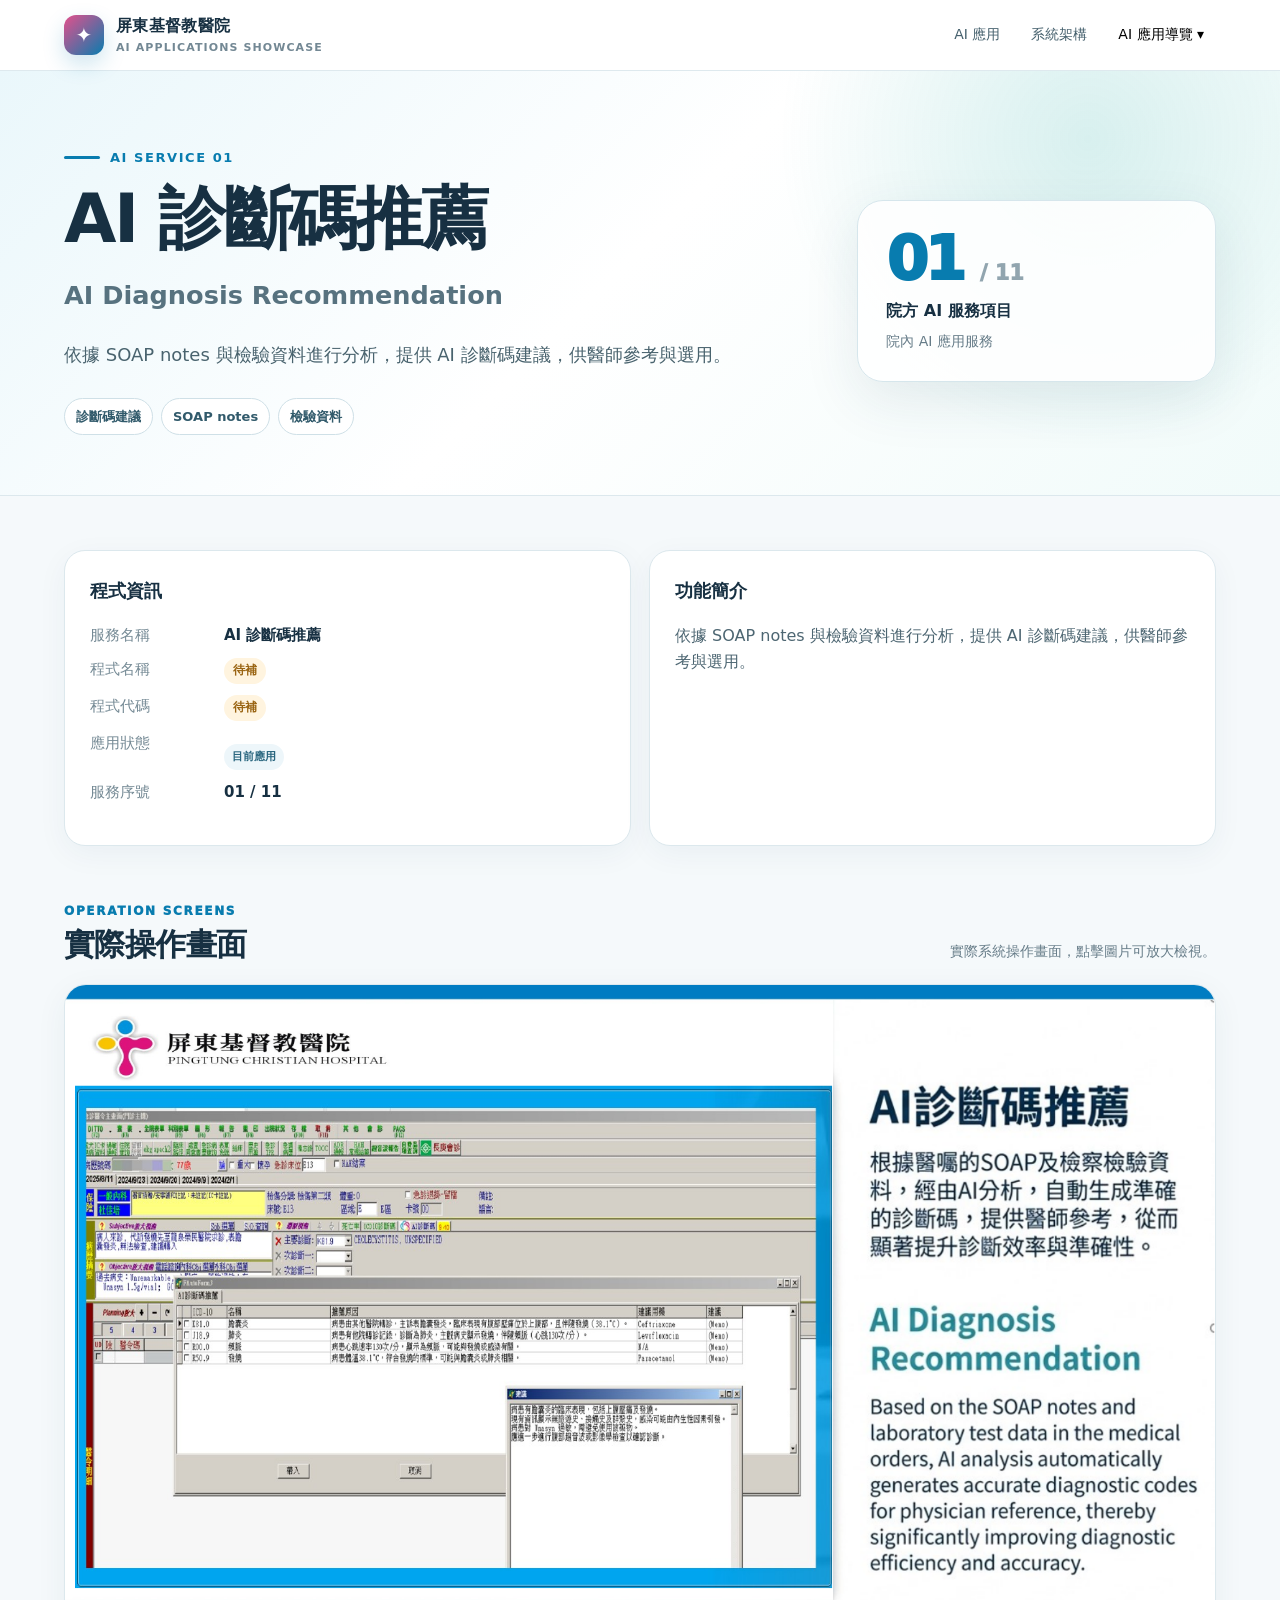
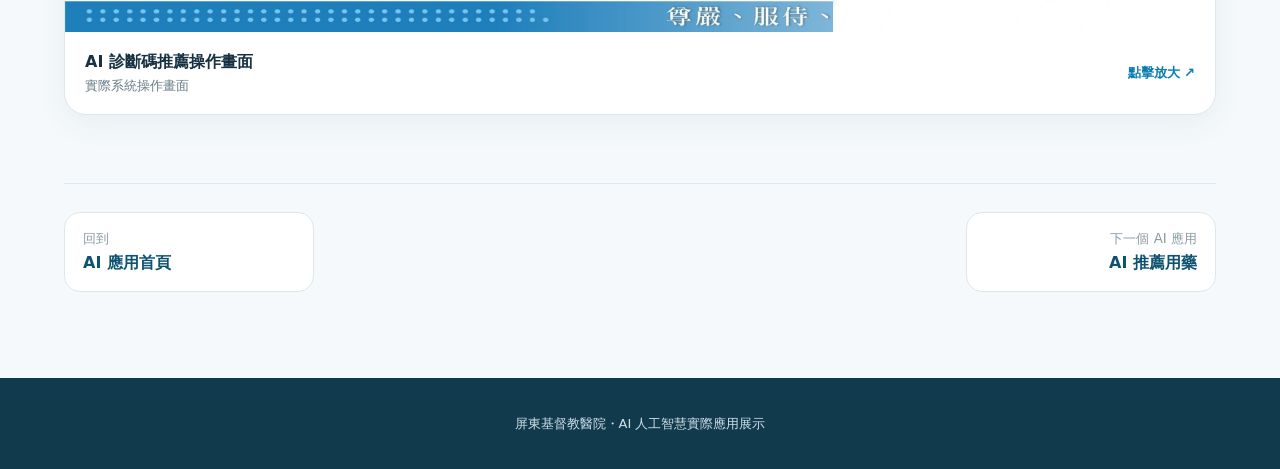
==== service-01.html @ 194a7a87 "Add files via upload" ====
<!doctype html><html lang="zh-Hant"><head><meta charset="utf-8"><meta name="viewport" content="width=device-width,initial-scale=1"><title>AI 診斷碼推薦｜屏東基督教醫院 AI 應用</title><link rel="stylesheet" href="assets/styles.css"></head><body><header class="topbar"><nav class="nav"><a class="brand" href="index.html"><span class="brandmark">✦</span><span>屏東基督教醫院<small>AI APPLICATIONS SHOWCASE</small></span></a><div class="navlinks"><a href="index.html#services">AI 應用</a><a href="index.html#architecture">系統架構</a><button id="openDrawer">AI 應用導覽 ▾</button></div></nav></header>
<section class="hero"><div class="hero-inner"><div><div class="kicker">AI Service 01</div><h1>AI 診斷碼推薦</h1><div class="en">AI Diagnosis Recommendation</div><p class="lead">依據 SOAP notes 與檢驗資料進行分析，提供 AI 診斷碼建議，供醫師參考與選用。</p><div class="badges"><span class="badge">診斷碼建議</span><span class="badge">SOAP notes</span><span class="badge">檢驗資料</span></div></div><aside class="hero-card"><div class="num">01 <span>/ 11</span></div><strong>院方 AI 服務項目</strong><p>院內 AI 應用服務</p></aside></div></section>
<main><section class="info-grid"><article class="panel"><h2>程式資訊</h2><dl class="meta"><dt>服務名稱</dt><dd>AI 診斷碼推薦</dd><dt>程式名稱</dt><dd><span class="pending">待補</span></dd><dt>程式代碼</dt><dd><span class="pending">待補</span></dd><dt>應用狀態</dt><dd><span class="status ">目前應用</span></dd><dt>服務序號</dt><dd>01 / 11</dd></dl></article><article class="panel"><h2>功能簡介</h2><p class="summary">依據 SOAP notes 與檢驗資料進行分析，提供 AI 診斷碼建議，供醫師參考與選用。</p></article></section>
<section id="screens" class="section"><div class="section-head"><div><div class="eyebrow">Operation Screens</div><h2 class="section-title">實際操作畫面</h2></div><p class="section-desc">實際系統操作畫面，點擊圖片可放大檢視。</p></div><div class="gallery"><figure class="figure"><button class="zoomable"><img src="assets/img/slide-3.png" alt="AI 診斷碼推薦操作畫面"></button><figcaption><div><div class="caption-title">AI 診斷碼推薦操作畫面</div><div class="caption-sub">實際系統操作畫面</div></div><div class="zoom">點擊放大 ↗</div></figcaption></figure></div></section>

<nav class="pager"><a href="index.html"><small>回到</small><strong>AI 應用首頁</strong></a><a href="service-02.html" style="text-align:right"><small>下一個 AI 應用</small><strong>AI 推薦用藥</strong></a></nav></main><footer class="footer">屏東基督教醫院・AI 人工智慧實際應用展示</footer><div class="lightbox" id="lightbox"><button class="close" aria-label="關閉">×</button><img id="lightboxImg" alt="放大畫面"></div><div class="drawer" id="drawer"><div class="drawer-bg"></div><aside class="drawer-panel"><div class="drawer-header"><div><strong>AI 應用項目</strong><div style="color:#78909b;font-size:12px">AI Services</div></div><button id="closeDrawer" style="border:0;background:#edf4f7;border-radius:50%;width:38px;height:38px;cursor:pointer">×</button></div><div class="drawer-list"><a class="drawer-item drawer-home" href="index.html">← 回到首頁</a><a class="drawer-item active" href="service-01.html"><b>01</b>　AI 診斷碼推薦</a><a class="drawer-item" href="service-02.html"><b>02</b>　AI 推薦用藥</a><a class="drawer-item" href="service-03.html"><b>03</b>　AI 生成診斷書</a><a class="drawer-item" href="service-04.html"><b>04</b>　抗生素升降階 AI 輔助決策</a><a class="drawer-item" href="service-05.html"><b>05</b>　AI 輔助第三線抗生素審核程式</a><a class="drawer-item" href="service-06.html"><b>06</b>　官網 AI 客服機器人</a><a class="drawer-item" href="service-07.html"><b>07</b>　AI 優化語音輸入</a><a class="drawer-item" href="service-08.html"><b>08</b>　門診醫令核藥安全快審</a><a class="drawer-item" href="service-09.html"><b>09</b>　AI 護理紀錄</a><a class="drawer-item" href="service-10.html"><b>10</b>　住院 Weekly Summary</a><a class="drawer-item" href="service-11.html"><b>11</b>　ChatPTCH</a></div></aside></div><script src="assets/site.js"></script></body></html>
---- assets/styles.css ----
:root{--brand:#087caf;--brand2:#0b97a0;--brand-dark:#0d526f;--ink:#173042;--muted:#667c88;--line:#dce8ed;--bg:#f5f9fb;--card:#fff;--accent:#12a49f;--pink:#e4508c;--warn:#9a6412;--shadow:0 18px 55px rgba(28,72,92,.10)}
*{box-sizing:border-box} html{scroll-behavior:smooth} body{margin:0;font-family:"Noto Sans TC","PingFang TC","Microsoft JhengHei",system-ui,-apple-system,sans-serif;background:var(--bg);color:var(--ink);line-height:1.65} a{color:inherit;text-decoration:none} button,input{font:inherit}
.topbar{position:sticky;top:0;z-index:50;background:rgba(255,255,255,.93);backdrop-filter:blur(14px);border-bottom:1px solid rgba(220,232,237,.92)} .nav{max-width:1200px;height:70px;margin:auto;padding:0 24px;display:flex;align-items:center;justify-content:space-between;gap:20px}.brand{display:flex;align-items:center;gap:12px;font-weight:900;letter-spacing:.02em}.brandmark{width:40px;height:40px;border-radius:12px;background:linear-gradient(135deg,var(--pink),var(--brand));color:white;display:grid;place-items:center;font-size:20px;box-shadow:0 9px 22px rgba(8,124,175,.2)}.brand small{display:block;font-size:11px;color:#738894;font-weight:700;letter-spacing:.10em}.navlinks{display:flex;align-items:center;gap:7px;color:#45606d;font-size:14px}.navlinks a,.navlinks button{border:0;background:transparent;padding:9px 12px;border-radius:10px;cursor:pointer}.navlinks a:hover,.navlinks button:hover{background:#edf5f8;color:var(--brand-dark)}
.hero{background:radial-gradient(circle at 85% 16%,rgba(20,164,159,.15),transparent 27%),linear-gradient(135deg,#eaf7fb 0%,#fff 48%,#f1fbfa 100%);border-bottom:1px solid var(--line)}.hero-inner{max-width:1200px;margin:auto;padding:76px 24px 60px;display:grid;grid-template-columns:minmax(0,1.35fr) minmax(310px,.65fr);gap:48px;align-items:center}.kicker{display:flex;align-items:center;gap:10px;color:var(--brand);font-weight:900;letter-spacing:.12em;text-transform:uppercase;font-size:13px}.kicker:before{content:"";width:36px;height:3px;background:var(--brand);border-radius:99px}h1{font-size:clamp(40px,5.3vw,70px);line-height:1.08;letter-spacing:-.035em;margin:14px 0 18px}.hero .en{font-size:clamp(18px,2vw,27px);font-weight:750;color:#57727f;margin-bottom:24px}.lead{font-size:18px;max-width:760px;color:#49636e;margin:0}.badges{display:flex;flex-wrap:wrap;gap:8px;margin-top:28px}.badge{padding:7px 11px;border-radius:999px;background:white;border:1px solid #cfe0e7;font-size:13px;font-weight:750;color:#315a6b}.hero-card{background:rgba(255,255,255,.88);border:1px solid #d6e6ec;border-radius:26px;padding:28px;box-shadow:var(--shadow)}.hero-card .num{font-size:60px;font-weight:950;letter-spacing:-.06em;color:var(--brand);line-height:1}.hero-card .num span{font-size:21px;color:#91a5af;letter-spacing:0}.hero-card strong{display:block;margin-top:9px}.hero-card p{font-size:14px;color:var(--muted);margin:5px 0 0}
.home-hero .hero-inner{grid-template-columns:1.1fr .9fr}.cover-shot{border-radius:24px;border:1px solid #d7e6eb;overflow:hidden;box-shadow:var(--shadow);background:white}.cover-shot img{display:block;width:100%;height:auto}.cta-row{display:flex;flex-wrap:wrap;gap:10px;margin-top:28px}.btn{display:inline-flex;align-items:center;justify-content:center;gap:8px;padding:11px 16px;border-radius:12px;border:1px solid #cfe0e7;background:white;font-weight:800;color:var(--brand-dark)}.btn.primary{background:var(--brand);border-color:var(--brand);color:white;box-shadow:0 10px 25px rgba(8,124,175,.20)}
main{max-width:1200px;margin:auto;padding:54px 24px 86px}.section{margin-top:56px}.section:first-child{margin-top:0}.section-head{display:flex;justify-content:space-between;align-items:end;gap:24px;margin-bottom:21px}.eyebrow{font-size:12px;color:var(--brand);font-weight:950;letter-spacing:.14em;text-transform:uppercase}.section-title{font-size:31px;line-height:1.2;letter-spacing:-.02em;margin:4px 0 0}.section-desc{max-width:590px;color:var(--muted);font-size:14px;margin:0}.panel{background:white;border:1px solid var(--line);border-radius:21px;padding:25px;box-shadow:0 8px 30px rgba(18,68,91,.05)}.info-grid{display:grid;grid-template-columns:1fr 1fr;gap:18px}.panel h2{font-size:18px;margin:0 0 17px}.meta{display:grid;grid-template-columns:116px 1fr;gap:10px 18px;font-size:15px}.meta dt{color:#758a95}.meta dd{margin:0;font-weight:750}.pending{display:inline-flex;padding:3px 9px;background:#fff4df;color:var(--warn);border-radius:999px;font-size:12px;font-weight:850}.summary{margin:0;color:#4d6672}.callout{background:#edf9f8;border:1px solid #c6e9e6;border-left:5px solid var(--accent);border-radius:15px;padding:16px 18px;color:#356a6a;margin-top:17px;font-size:14px}
.service-grid{display:grid;grid-template-columns:repeat(2,1fr);gap:17px}.service-card{position:relative;background:white;border:1px solid var(--line);border-radius:21px;padding:23px;min-height:190px;transition:.22s transform,.22s box-shadow,.22s border-color;overflow:hidden}.service-card:hover{transform:translateY(-3px);box-shadow:var(--shadow);border-color:#badce8}.service-no{font-size:12px;color:var(--brand);font-weight:900;letter-spacing:.12em}.service-card h3{font-size:22px;line-height:1.3;margin:10px 0 6px}.service-card .sub{color:#70858f;font-size:13px}.service-card p{font-size:14px;color:#526b77;margin:13px 0 0}.service-card .arrow{position:absolute;right:20px;bottom:17px;color:var(--brand);font-weight:900}.status{display:inline-flex;margin-top:13px;font-size:11px;font-weight:850;padding:4px 8px;border-radius:999px;background:#edf6fa;color:#28657e}.status.planned{background:#fff4df;color:#8d601a}
.arch-grid{display:grid;grid-template-columns:.76fr 1.24fr;gap:20px;align-items:stretch}.arch-shot{background:white;border:1px solid var(--line);border-radius:21px;overflow:hidden}.arch-shot img{display:block;width:100%;height:100%;object-fit:contain}.steps{display:grid;grid-template-columns:repeat(5,1fr);gap:10px;margin-top:16px}.step{background:white;border:1px solid var(--line);border-radius:16px;padding:14px;text-align:center;font-size:13px;font-weight:800;position:relative}.step:not(:last-child):after{content:"→";position:absolute;right:-10px;top:50%;transform:translateY(-50%);color:#9fb6bf;z-index:2}
.gallery{display:grid;gap:22px}.figure{margin:0;background:white;border:1px solid var(--line);border-radius:22px;overflow:hidden;box-shadow:0 8px 32px rgba(17,67,90,.06)}.figure button{all:unset;display:block;cursor:zoom-in;width:100%}.figure img{display:block;width:100%;aspect-ratio:16/9;object-fit:contain;background:#edf4f7}.figure.weekly img{aspect-ratio:auto}.figure figcaption{padding:17px 20px;display:flex;align-items:center;justify-content:space-between;gap:14px}.caption-title{font-weight:850}.caption-sub{font-size:13px;color:var(--muted)}.zoom{font-size:13px;color:var(--brand);font-weight:850;white-space:nowrap}
.video-card{border:1.5px dashed #b7ced8;border-radius:22px;min-height:300px;background:linear-gradient(135deg,#f4fafc,#edf7f8);display:grid;place-items:center;text-align:center;padding:28px}.play{width:72px;height:72px;border-radius:50%;background:var(--brand);color:white;display:grid;place-items:center;margin:auto;font-size:28px;padding-left:5px;box-shadow:0 12px 30px rgba(8,124,175,.28)}.video-card h3{font-size:21px;margin:17px 0 5px}.video-card p{font-size:14px;color:var(--muted);margin:0 0 13px}.video-card video{width:100%;max-height:560px;border-radius:14px;background:#0d2530}.filepick{display:inline-flex;cursor:pointer}.filepick input{display:none}
.pager{margin-top:68px;padding-top:28px;border-top:1px solid var(--line);display:flex;justify-content:space-between;gap:16px}.pager a{background:white;border:1px solid var(--line);border-radius:16px;padding:15px 18px;min-width:250px}.pager small{display:block;color:#899ba4}.pager strong{color:var(--brand-dark)}.footer{background:#123a4d;color:#cde0e8;padding:35px 24px;text-align:center;font-size:13px}.privacy-note{font-size:12px;color:#8a9aa2;margin-top:14px}
.lightbox{position:fixed;inset:0;z-index:100;display:none;align-items:center;justify-content:center;padding:30px;background:rgba(9,26,36,.89)}.lightbox.open{display:flex}.lightbox img{max-width:95vw;max-height:90vh;object-fit:contain;border-radius:10px;box-shadow:0 25px 80px rgba(0,0,0,.35)}.lightbox .close{position:absolute;right:24px;top:20px;color:white;background:rgba(255,255,255,.12);border:1px solid rgba(255,255,255,.25);border-radius:50%;width:44px;height:44px;font-size:26px;cursor:pointer}.drawer{position:fixed;inset:0;z-index:80;display:none}.drawer.open{display:block}.drawer-bg{position:absolute;inset:0;background:rgba(11,31,42,.45)}.drawer-panel{position:absolute;right:0;top:0;bottom:0;width:min(430px,91vw);background:white;padding:27px;box-shadow:-20px 0 55px rgba(15,42,55,.18);overflow:auto}.drawer-header{display:flex;align-items:center;justify-content:space-between;margin-bottom:20px}.drawer-list{display:grid;gap:8px}.drawer-item{display:block;padding:12px 13px;border-radius:12px;background:#f6fafb;border:1px solid #e4eef2;font-size:14px}.drawer-item:hover,.drawer-item.active{background:#e7f5fa;border-color:#b7dce9;color:var(--brand-dark);font-weight:850}.drawer-home{margin-bottom:10px;background:#11394d;color:white;border-color:#11394d}
@media(max-width:900px){.hero-inner,.home-hero .hero-inner{grid-template-columns:1fr;gap:28px;padding-top:50px}.hero-card{max-width:390px}.info-grid,.arch-grid{grid-template-columns:1fr}.steps{grid-template-columns:1fr 1fr}.step:not(:last-child):after{display:none}.navlinks a{display:none}}@media(max-width:650px){.nav{padding:0 16px}.brand small{display:none}.hero-inner,main{padding-left:18px;padding-right:18px}h1{font-size:40px}.section-head{display:block}.section-desc{margin-top:10px}.service-grid{grid-template-columns:1fr}.steps{grid-template-columns:1fr}.meta{grid-template-columns:96px 1fr}.pager{display:grid}.pager a{min-width:0}}

.architecture-layout{grid-template-columns:1.18fr .62fr}
.architecture-points{align-self:stretch;display:flex;flex-direction:column;justify-content:center}
.architecture-points p{font-size:15px;color:var(--muted);margin:6px 0 0}
.section-tight{margin-top:18px}
.arch-main-figure{padding:18px}
.arch-main-figure img{display:block;width:100%;height:auto;border-radius:16px}
.route-grid{display:grid;grid-template-columns:1fr 1fr;gap:18px;margin-top:18px}
.route-card{background:white;border:1px solid var(--line);border-radius:20px;padding:22px;box-shadow:0 8px 30px rgba(18,68,91,.05)}
.route-card h3{margin:10px 0 8px;font-size:22px}
.route-card p{margin:0;color:#526b77;font-size:14px}
.route-tag{display:inline-flex;padding:6px 10px;border-radius:999px;font-size:12px;font-weight:900;letter-spacing:.08em;text-transform:uppercase}
.local-route .route-tag{background:#e9fbf7;color:#0f8f81}
.external-route .route-tag{background:#ecf4ff;color:#1f6be0}
.local-route{border-top:4px solid #12a49f}
.external-route{border-top:4px solid #2579f2}
@media(max-width:900px){.architecture-layout{grid-template-columns:1fr}.route-grid{grid-template-columns:1fr}}

.video-card-live{display:block;min-height:0;padding:18px;background:white;border-style:solid}
.video-card-live video{display:block;width:100%;max-height:680px;border-radius:14px;background:#0d2530}
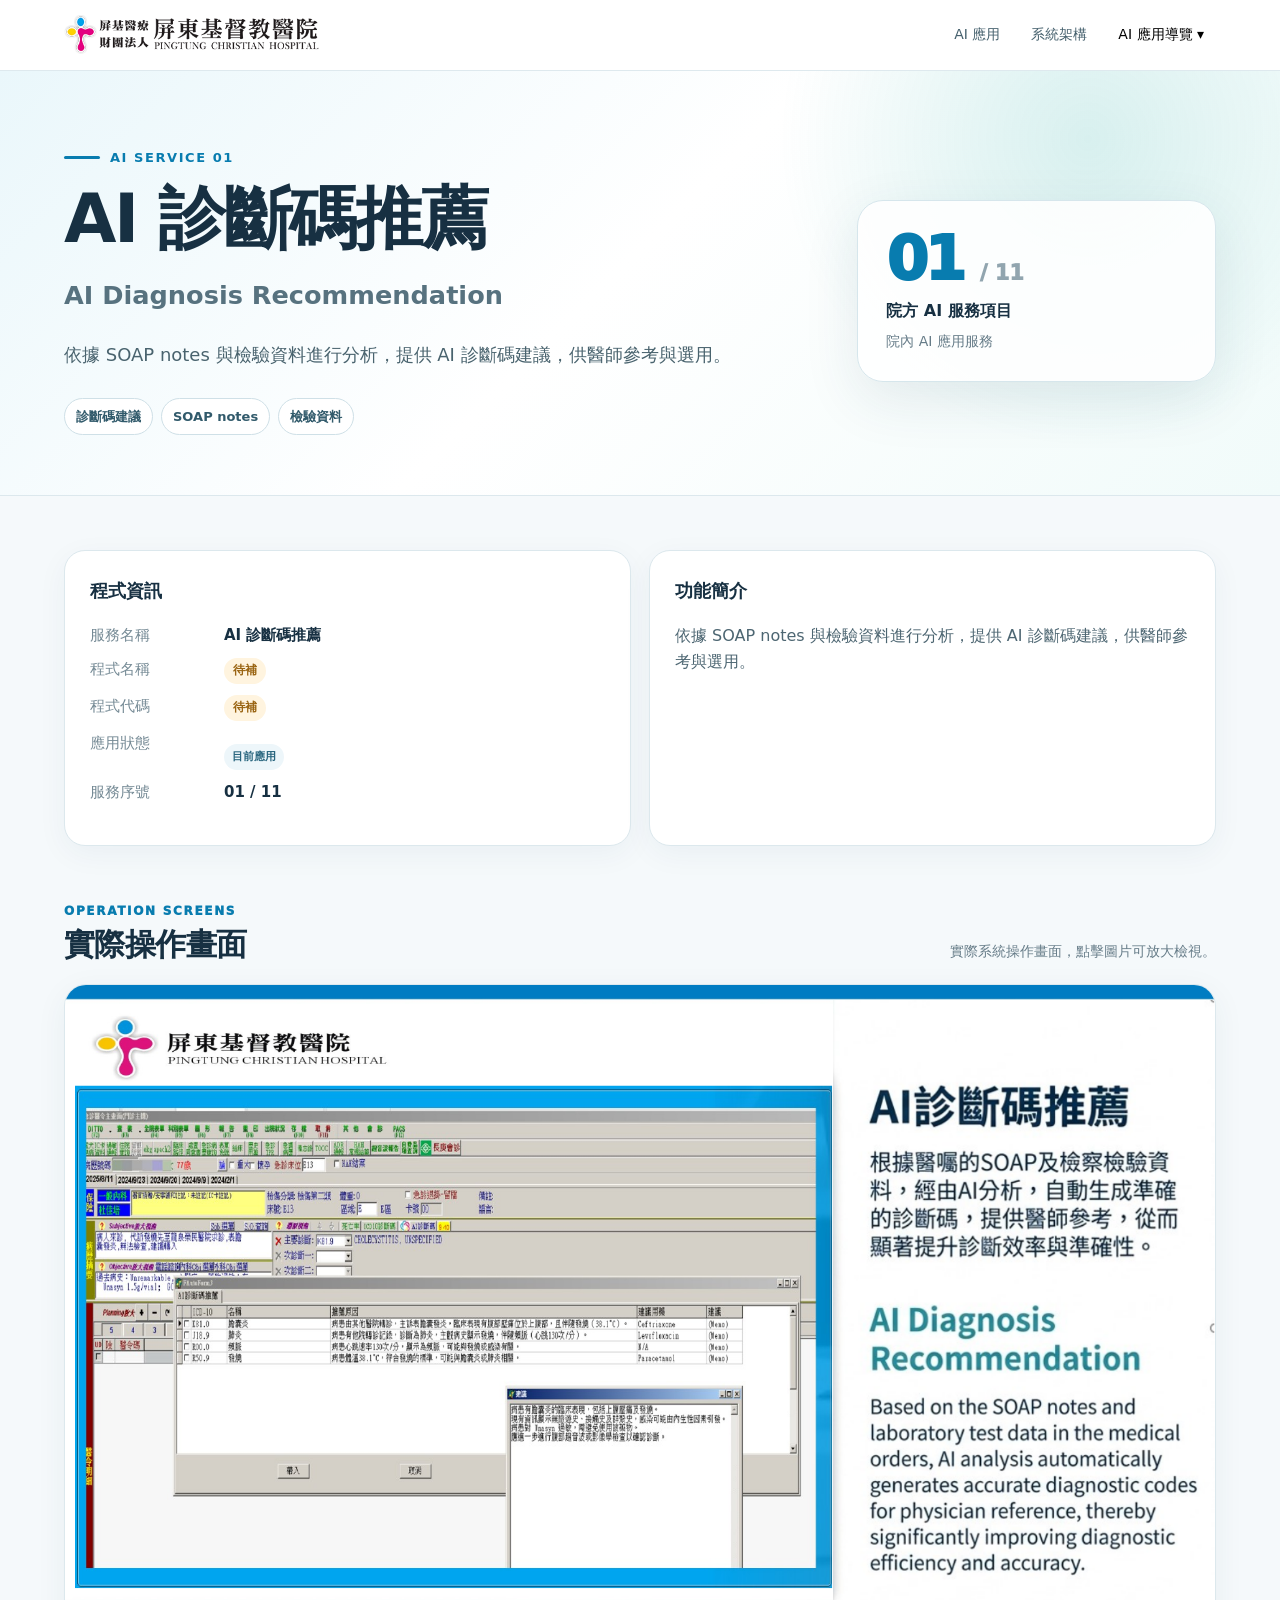
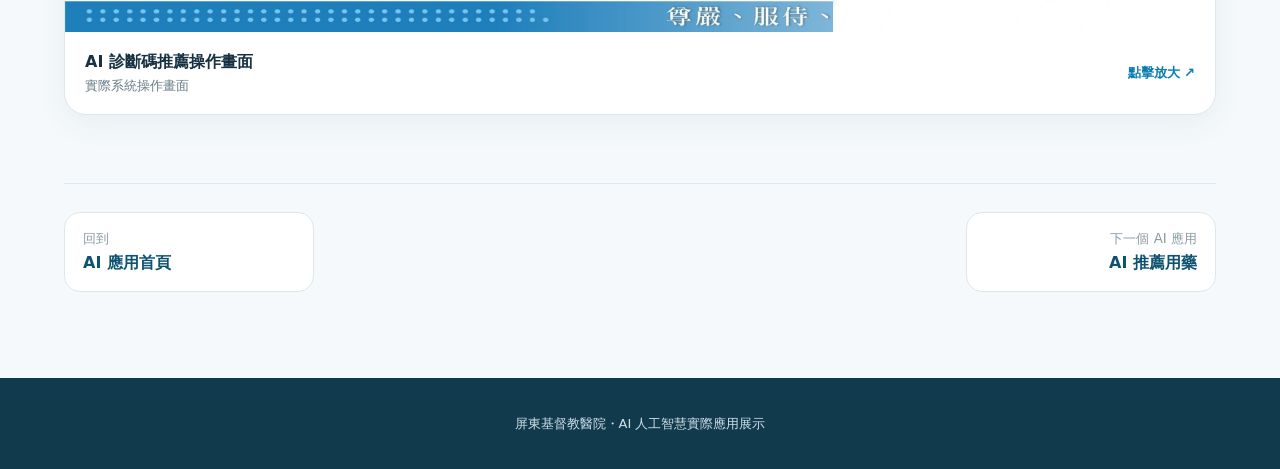
==== commit 8122576c: "feat: 表頭改用院方 logo 圖檔 將 12 個頁面表頭的 ✦ 圖示與院名文字改為 assets/img/ptch-logo.png， 並新增 .brandlogo 樣式（桌機 40px、手機 " ====
--- a/service-01.html
+++ b/service-01.html
@@ -1,4 +1,4 @@
-<!doctype html><html lang="zh-Hant"><head><meta charset="utf-8"><meta name="viewport" content="width=device-width,initial-scale=1"><title>AI 診斷碼推薦｜屏東基督教醫院 AI 應用</title><link rel="stylesheet" href="assets/styles.css"></head><body><header class="topbar"><nav class="nav"><a class="brand" href="index.html"><span class="brandmark">✦</span><span>屏東基督教醫院<small>AI APPLICATIONS SHOWCASE</small></span></a><div class="navlinks"><a href="index.html#services">AI 應用</a><a href="index.html#architecture">系統架構</a><button id="openDrawer">AI 應用導覽 ▾</button></div></nav></header>
+<!doctype html><html lang="zh-Hant"><head><meta charset="utf-8"><meta name="viewport" content="width=device-width,initial-scale=1"><title>AI 診斷碼推薦｜屏東基督教醫院 AI 應用</title><link rel="stylesheet" href="assets/styles.css"></head><body><header class="topbar"><nav class="nav"><a class="brand" href="index.html"><img class="brandlogo" src="assets/img/ptch-logo.png" alt="屏基醫療財團法人屏東基督教醫院 PINGTUNG CHRISTIAN HOSPITAL"></a><div class="navlinks"><a href="index.html#services">AI 應用</a><a href="index.html#architecture">系統架構</a><button id="openDrawer">AI 應用導覽 ▾</button></div></nav></header>
 <section class="hero"><div class="hero-inner"><div><div class="kicker">AI Service 01</div><h1>AI 診斷碼推薦</h1><div class="en">AI Diagnosis Recommendation</div><p class="lead">依據 SOAP notes 與檢驗資料進行分析，提供 AI 診斷碼建議，供醫師參考與選用。</p><div class="badges"><span class="badge">診斷碼建議</span><span class="badge">SOAP notes</span><span class="badge">檢驗資料</span></div></div><aside class="hero-card"><div class="num">01 <span>/ 11</span></div><strong>院方 AI 服務項目</strong><p>院內 AI 應用服務</p></aside></div></section>
 <main><section class="info-grid"><article class="panel"><h2>程式資訊</h2><dl class="meta"><dt>服務名稱</dt><dd>AI 診斷碼推薦</dd><dt>程式名稱</dt><dd><span class="pending">待補</span></dd><dt>程式代碼</dt><dd><span class="pending">待補</span></dd><dt>應用狀態</dt><dd><span class="status ">目前應用</span></dd><dt>服務序號</dt><dd>01 / 11</dd></dl></article><article class="panel"><h2>功能簡介</h2><p class="summary">依據 SOAP notes 與檢驗資料進行分析，提供 AI 診斷碼建議，供醫師參考與選用。</p></article></section>
 <section id="screens" class="section"><div class="section-head"><div><div class="eyebrow">Operation Screens</div><h2 class="section-title">實際操作畫面</h2></div><p class="section-desc">實際系統操作畫面，點擊圖片可放大檢視。</p></div><div class="gallery"><figure class="figure"><button class="zoomable"><img src="assets/img/slide-3.png" alt="AI 診斷碼推薦操作畫面"></button><figcaption><div><div class="caption-title">AI 診斷碼推薦操作畫面</div><div class="caption-sub">實際系統操作畫面</div></div><div class="zoom">點擊放大 ↗</div></figcaption></figure></div></section>
--- a/assets/styles.css
+++ b/assets/styles.css
@@ -1,7 +1,7 @@
 
 :root{--brand:#087caf;--brand2:#0b97a0;--brand-dark:#0d526f;--ink:#173042;--muted:#667c88;--line:#dce8ed;--bg:#f5f9fb;--card:#fff;--accent:#12a49f;--pink:#e4508c;--warn:#9a6412;--shadow:0 18px 55px rgba(28,72,92,.10)}
 *{box-sizing:border-box} html{scroll-behavior:smooth} body{margin:0;font-family:"Noto Sans TC","PingFang TC","Microsoft JhengHei",system-ui,-apple-system,sans-serif;background:var(--bg);color:var(--ink);line-height:1.65} a{color:inherit;text-decoration:none} button,input{font:inherit}
-.topbar{position:sticky;top:0;z-index:50;background:rgba(255,255,255,.93);backdrop-filter:blur(14px);border-bottom:1px solid rgba(220,232,237,.92)} .nav{max-width:1200px;height:70px;margin:auto;padding:0 24px;display:flex;align-items:center;justify-content:space-between;gap:20px}.brand{display:flex;align-items:center;gap:12px;font-weight:900;letter-spacing:.02em}.brandmark{width:40px;height:40px;border-radius:12px;background:linear-gradient(135deg,var(--pink),var(--brand));color:white;display:grid;place-items:center;font-size:20px;box-shadow:0 9px 22px rgba(8,124,175,.2)}.brand small{display:block;font-size:11px;color:#738894;font-weight:700;letter-spacing:.10em}.navlinks{display:flex;align-items:center;gap:7px;color:#45606d;font-size:14px}.navlinks a,.navlinks button{border:0;background:transparent;padding:9px 12px;border-radius:10px;cursor:pointer}.navlinks a:hover,.navlinks button:hover{background:#edf5f8;color:var(--brand-dark)}
+.topbar{position:sticky;top:0;z-index:50;background:rgba(255,255,255,.93);backdrop-filter:blur(14px);border-bottom:1px solid rgba(220,232,237,.92)} .nav{max-width:1200px;height:70px;margin:auto;padding:0 24px;display:flex;align-items:center;justify-content:space-between;gap:20px}.brand{display:flex;align-items:center;gap:12px;font-weight:900;letter-spacing:.02em}.brand small{display:block;font-size:11px;color:#738894;font-weight:700;letter-spacing:.10em}.brandlogo{height:40px;width:auto;display:block}.navlinks{display:flex;align-items:center;gap:7px;color:#45606d;font-size:14px}.navlinks a,.navlinks button{border:0;background:transparent;padding:9px 12px;border-radius:10px;cursor:pointer}.navlinks a:hover,.navlinks button:hover{background:#edf5f8;color:var(--brand-dark)}
 .hero{background:radial-gradient(circle at 85% 16%,rgba(20,164,159,.15),transparent 27%),linear-gradient(135deg,#eaf7fb 0%,#fff 48%,#f1fbfa 100%);border-bottom:1px solid var(--line)}.hero-inner{max-width:1200px;margin:auto;padding:76px 24px 60px;display:grid;grid-template-columns:minmax(0,1.35fr) minmax(310px,.65fr);gap:48px;align-items:center}.kicker{display:flex;align-items:center;gap:10px;color:var(--brand);font-weight:900;letter-spacing:.12em;text-transform:uppercase;font-size:13px}.kicker:before{content:"";width:36px;height:3px;background:var(--brand);border-radius:99px}h1{font-size:clamp(40px,5.3vw,70px);line-height:1.08;letter-spacing:-.035em;margin:14px 0 18px}.hero .en{font-size:clamp(18px,2vw,27px);font-weight:750;color:#57727f;margin-bottom:24px}.lead{font-size:18px;max-width:760px;color:#49636e;margin:0}.badges{display:flex;flex-wrap:wrap;gap:8px;margin-top:28px}.badge{padding:7px 11px;border-radius:999px;background:white;border:1px solid #cfe0e7;font-size:13px;font-weight:750;color:#315a6b}.hero-card{background:rgba(255,255,255,.88);border:1px solid #d6e6ec;border-radius:26px;padding:28px;box-shadow:var(--shadow)}.hero-card .num{font-size:60px;font-weight:950;letter-spacing:-.06em;color:var(--brand);line-height:1}.hero-card .num span{font-size:21px;color:#91a5af;letter-spacing:0}.hero-card strong{display:block;margin-top:9px}.hero-card p{font-size:14px;color:var(--muted);margin:5px 0 0}
 .home-hero .hero-inner{grid-template-columns:1.1fr .9fr}.cover-shot{border-radius:24px;border:1px solid #d7e6eb;overflow:hidden;box-shadow:var(--shadow);background:white}.cover-shot img{display:block;width:100%;height:auto}.cta-row{display:flex;flex-wrap:wrap;gap:10px;margin-top:28px}.btn{display:inline-flex;align-items:center;justify-content:center;gap:8px;padding:11px 16px;border-radius:12px;border:1px solid #cfe0e7;background:white;font-weight:800;color:var(--brand-dark)}.btn.primary{background:var(--brand);border-color:var(--brand);color:white;box-shadow:0 10px 25px rgba(8,124,175,.20)}
 main{max-width:1200px;margin:auto;padding:54px 24px 86px}.section{margin-top:56px}.section:first-child{margin-top:0}.section-head{display:flex;justify-content:space-between;align-items:end;gap:24px;margin-bottom:21px}.eyebrow{font-size:12px;color:var(--brand);font-weight:950;letter-spacing:.14em;text-transform:uppercase}.section-title{font-size:31px;line-height:1.2;letter-spacing:-.02em;margin:4px 0 0}.section-desc{max-width:590px;color:var(--muted);font-size:14px;margin:0}.panel{background:white;border:1px solid var(--line);border-radius:21px;padding:25px;box-shadow:0 8px 30px rgba(18,68,91,.05)}.info-grid{display:grid;grid-template-columns:1fr 1fr;gap:18px}.panel h2{font-size:18px;margin:0 0 17px}.meta{display:grid;grid-template-columns:116px 1fr;gap:10px 18px;font-size:15px}.meta dt{color:#758a95}.meta dd{margin:0;font-weight:750}.pending{display:inline-flex;padding:3px 9px;background:#fff4df;color:var(--warn);border-radius:999px;font-size:12px;font-weight:850}.summary{margin:0;color:#4d6672}.callout{background:#edf9f8;border:1px solid #c6e9e6;border-left:5px solid var(--accent);border-radius:15px;padding:16px 18px;color:#356a6a;margin-top:17px;font-size:14px}
@@ -11,7 +11,7 @@
 .video-card{border:1.5px dashed #b7ced8;border-radius:22px;min-height:300px;background:linear-gradient(135deg,#f4fafc,#edf7f8);display:grid;place-items:center;text-align:center;padding:28px}.play{width:72px;height:72px;border-radius:50%;background:var(--brand);color:white;display:grid;place-items:center;margin:auto;font-size:28px;padding-left:5px;box-shadow:0 12px 30px rgba(8,124,175,.28)}.video-card h3{font-size:21px;margin:17px 0 5px}.video-card p{font-size:14px;color:var(--muted);margin:0 0 13px}.video-card video{width:100%;max-height:560px;border-radius:14px;background:#0d2530}.filepick{display:inline-flex;cursor:pointer}.filepick input{display:none}
 .pager{margin-top:68px;padding-top:28px;border-top:1px solid var(--line);display:flex;justify-content:space-between;gap:16px}.pager a{background:white;border:1px solid var(--line);border-radius:16px;padding:15px 18px;min-width:250px}.pager small{display:block;color:#899ba4}.pager strong{color:var(--brand-dark)}.footer{background:#123a4d;color:#cde0e8;padding:35px 24px;text-align:center;font-size:13px}.privacy-note{font-size:12px;color:#8a9aa2;margin-top:14px}
 .lightbox{position:fixed;inset:0;z-index:100;display:none;align-items:center;justify-content:center;padding:30px;background:rgba(9,26,36,.89)}.lightbox.open{display:flex}.lightbox img{max-width:95vw;max-height:90vh;object-fit:contain;border-radius:10px;box-shadow:0 25px 80px rgba(0,0,0,.35)}.lightbox .close{position:absolute;right:24px;top:20px;color:white;background:rgba(255,255,255,.12);border:1px solid rgba(255,255,255,.25);border-radius:50%;width:44px;height:44px;font-size:26px;cursor:pointer}.drawer{position:fixed;inset:0;z-index:80;display:none}.drawer.open{display:block}.drawer-bg{position:absolute;inset:0;background:rgba(11,31,42,.45)}.drawer-panel{position:absolute;right:0;top:0;bottom:0;width:min(430px,91vw);background:white;padding:27px;box-shadow:-20px 0 55px rgba(15,42,55,.18);overflow:auto}.drawer-header{display:flex;align-items:center;justify-content:space-between;margin-bottom:20px}.drawer-list{display:grid;gap:8px}.drawer-item{display:block;padding:12px 13px;border-radius:12px;background:#f6fafb;border:1px solid #e4eef2;font-size:14px}.drawer-item:hover,.drawer-item.active{background:#e7f5fa;border-color:#b7dce9;color:var(--brand-dark);font-weight:850}.drawer-home{margin-bottom:10px;background:#11394d;color:white;border-color:#11394d}
-@media(max-width:900px){.hero-inner,.home-hero .hero-inner{grid-template-columns:1fr;gap:28px;padding-top:50px}.hero-card{max-width:390px}.info-grid,.arch-grid{grid-template-columns:1fr}.steps{grid-template-columns:1fr 1fr}.step:not(:last-child):after{display:none}.navlinks a{display:none}}@media(max-width:650px){.nav{padding:0 16px}.brand small{display:none}.hero-inner,main{padding-left:18px;padding-right:18px}h1{font-size:40px}.section-head{display:block}.section-desc{margin-top:10px}.service-grid{grid-template-columns:1fr}.steps{grid-template-columns:1fr}.meta{grid-template-columns:96px 1fr}.pager{display:grid}.pager a{min-width:0}}
+@media(max-width:900px){.hero-inner,.home-hero .hero-inner{grid-template-columns:1fr;gap:28px;padding-top:50px}.hero-card{max-width:390px}.info-grid,.arch-grid{grid-template-columns:1fr}.steps{grid-template-columns:1fr 1fr}.step:not(:last-child):after{display:none}.navlinks a{display:none}}@media(max-width:650px){.nav{padding:0 16px}.brand small{display:none}.brandlogo{height:30px}.hero-inner,main{padding-left:18px;padding-right:18px}h1{font-size:40px}.section-head{display:block}.section-desc{margin-top:10px}.service-grid{grid-template-columns:1fr}.steps{grid-template-columns:1fr}.meta{grid-template-columns:96px 1fr}.pager{display:grid}.pager a{min-width:0}}
 
 .architecture-layout{grid-template-columns:1.18fr .62fr}
 .architecture-points{align-self:stretch;display:flex;flex-direction:column;justify-content:center}
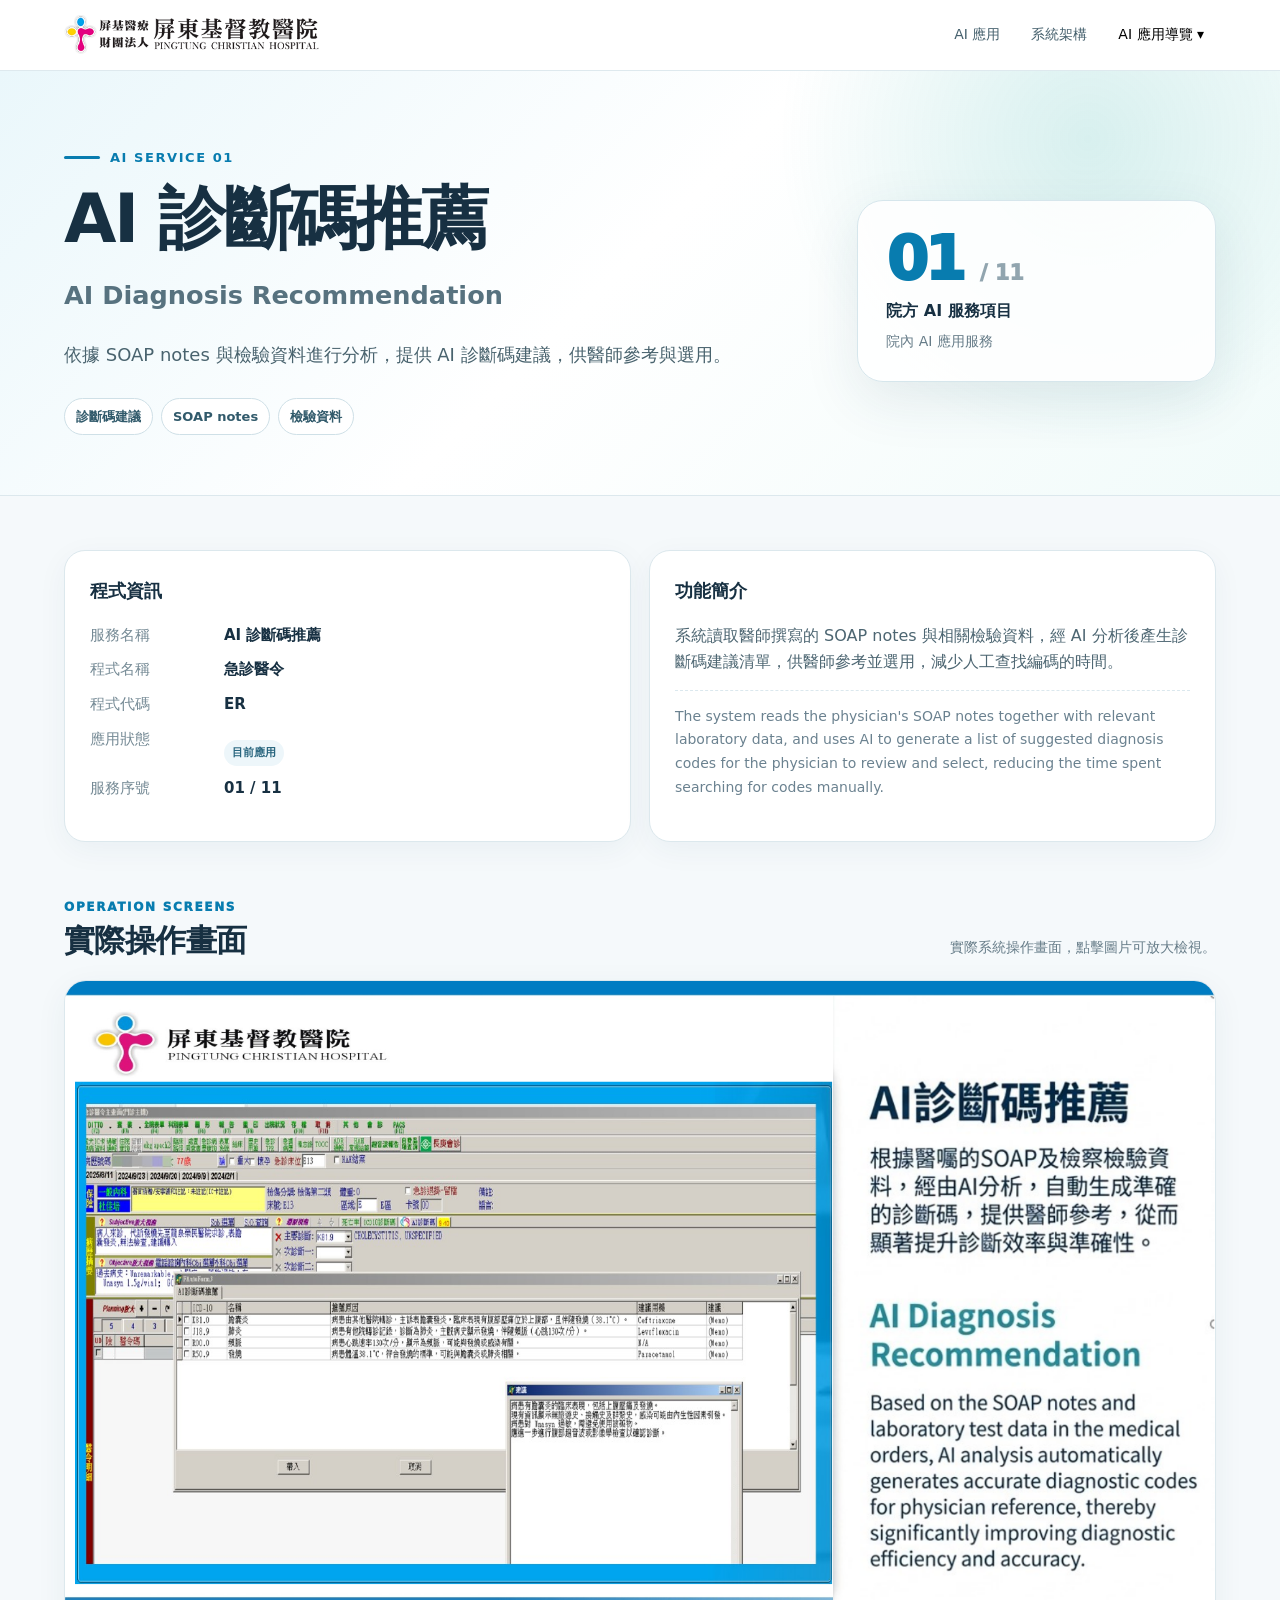
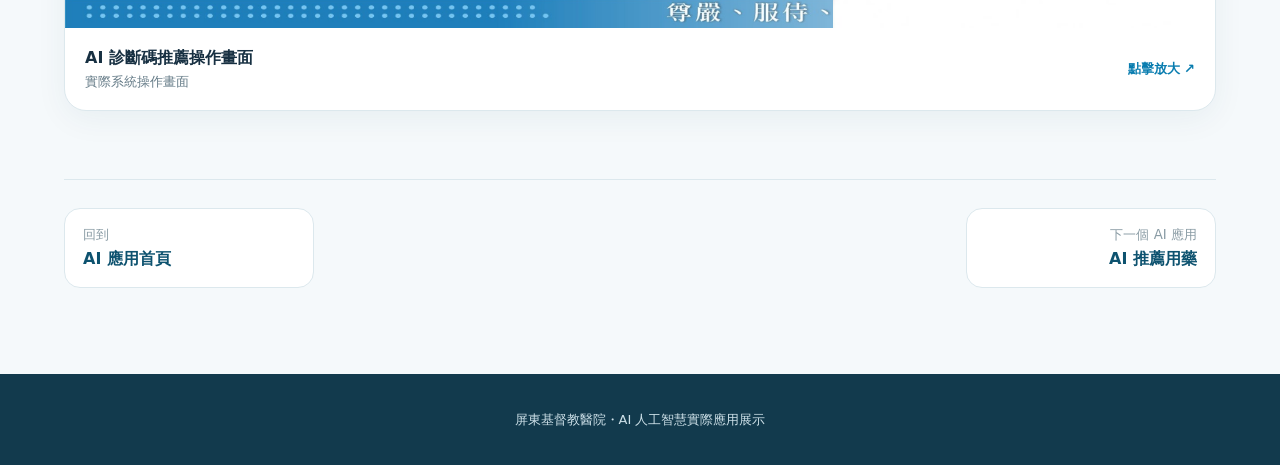
==== commit 9aed3508: "feat: 補齊服務資訊並加入中英雙語功能簡介 - 11 項 AI 服務的功能簡介改為中英雙語，並優化中文敘述（補主詞、展開術語、補效益） - 首頁服務卡片新增英文說明（.en-desc），服務頁新增" ====
--- a/service-01.html
+++ b/service-01.html
@@ -1,6 +1,6 @@
 <!doctype html><html lang="zh-Hant"><head><meta charset="utf-8"><meta name="viewport" content="width=device-width,initial-scale=1"><title>AI 診斷碼推薦｜屏東基督教醫院 AI 應用</title><link rel="stylesheet" href="assets/styles.css"></head><body><header class="topbar"><nav class="nav"><a class="brand" href="index.html"><img class="brandlogo" src="assets/img/ptch-logo.png" alt="屏基醫療財團法人屏東基督教醫院 PINGTUNG CHRISTIAN HOSPITAL"></a><div class="navlinks"><a href="index.html#services">AI 應用</a><a href="index.html#architecture">系統架構</a><button id="openDrawer">AI 應用導覽 ▾</button></div></nav></header>
 <section class="hero"><div class="hero-inner"><div><div class="kicker">AI Service 01</div><h1>AI 診斷碼推薦</h1><div class="en">AI Diagnosis Recommendation</div><p class="lead">依據 SOAP notes 與檢驗資料進行分析，提供 AI 診斷碼建議，供醫師參考與選用。</p><div class="badges"><span class="badge">診斷碼建議</span><span class="badge">SOAP notes</span><span class="badge">檢驗資料</span></div></div><aside class="hero-card"><div class="num">01 <span>/ 11</span></div><strong>院方 AI 服務項目</strong><p>院內 AI 應用服務</p></aside></div></section>
-<main><section class="info-grid"><article class="panel"><h2>程式資訊</h2><dl class="meta"><dt>服務名稱</dt><dd>AI 診斷碼推薦</dd><dt>程式名稱</dt><dd><span class="pending">待補</span></dd><dt>程式代碼</dt><dd><span class="pending">待補</span></dd><dt>應用狀態</dt><dd><span class="status ">目前應用</span></dd><dt>服務序號</dt><dd>01 / 11</dd></dl></article><article class="panel"><h2>功能簡介</h2><p class="summary">依據 SOAP notes 與檢驗資料進行分析，提供 AI 診斷碼建議，供醫師參考與選用。</p></article></section>
+<main><section class="info-grid"><article class="panel"><h2>程式資訊</h2><dl class="meta"><dt>服務名稱</dt><dd>AI 診斷碼推薦</dd><dt>程式名稱</dt><dd>急診醫令</dd><dt>程式代碼</dt><dd>ER</dd><dt>應用狀態</dt><dd><span class="status ">目前應用</span></dd><dt>服務序號</dt><dd>01 / 11</dd></dl></article><article class="panel"><h2>功能簡介</h2><p class="summary">系統讀取醫師撰寫的 SOAP notes 與相關檢驗資料，經 AI 分析後產生診斷碼建議清單，供醫師參考並選用，減少人工查找編碼的時間。</p><p class="summary-en">The system reads the physician's SOAP notes together with relevant laboratory data, and uses AI to generate a list of suggested diagnosis codes for the physician to review and select, reducing the time spent searching for codes manually.</p></article></section>
 <section id="screens" class="section"><div class="section-head"><div><div class="eyebrow">Operation Screens</div><h2 class="section-title">實際操作畫面</h2></div><p class="section-desc">實際系統操作畫面，點擊圖片可放大檢視。</p></div><div class="gallery"><figure class="figure"><button class="zoomable"><img src="assets/img/slide-3.png" alt="AI 診斷碼推薦操作畫面"></button><figcaption><div><div class="caption-title">AI 診斷碼推薦操作畫面</div><div class="caption-sub">實際系統操作畫面</div></div><div class="zoom">點擊放大 ↗</div></figcaption></figure></div></section>
 
 <nav class="pager"><a href="index.html"><small>回到</small><strong>AI 應用首頁</strong></a><a href="service-02.html" style="text-align:right"><small>下一個 AI 應用</small><strong>AI 推薦用藥</strong></a></nav></main><footer class="footer">屏東基督教醫院・AI 人工智慧實際應用展示</footer><div class="lightbox" id="lightbox"><button class="close" aria-label="關閉">×</button><img id="lightboxImg" alt="放大畫面"></div><div class="drawer" id="drawer"><div class="drawer-bg"></div><aside class="drawer-panel"><div class="drawer-header"><div><strong>AI 應用項目</strong><div style="color:#78909b;font-size:12px">AI Services</div></div><button id="closeDrawer" style="border:0;background:#edf4f7;border-radius:50%;width:38px;height:38px;cursor:pointer">×</button></div><div class="drawer-list"><a class="drawer-item drawer-home" href="index.html">← 回到首頁</a><a class="drawer-item active" href="service-01.html"><b>01</b>　AI 診斷碼推薦</a><a class="drawer-item" href="service-02.html"><b>02</b>　AI 推薦用藥</a><a class="drawer-item" href="service-03.html"><b>03</b>　AI 生成診斷書</a><a class="drawer-item" href="service-04.html"><b>04</b>　抗生素升降階 AI 輔助決策</a><a class="drawer-item" href="service-05.html"><b>05</b>　AI 輔助第三線抗生素審核程式</a><a class="drawer-item" href="service-06.html"><b>06</b>　官網 AI 客服機器人</a><a class="drawer-item" href="service-07.html"><b>07</b>　AI 優化語音輸入</a><a class="drawer-item" href="service-08.html"><b>08</b>　門診醫令核藥安全快審</a><a class="drawer-item" href="service-09.html"><b>09</b>　AI 護理紀錄</a><a class="drawer-item" href="service-10.html"><b>10</b>　住院 Weekly Summary</a><a class="drawer-item" href="service-11.html"><b>11</b>　ChatPTCH</a></div></aside></div><script src="assets/site.js"></script></body></html>
--- a/assets/styles.css
+++ b/assets/styles.css
@@ -4,8 +4,8 @@
 .topbar{position:sticky;top:0;z-index:50;background:rgba(255,255,255,.93);backdrop-filter:blur(14px);border-bottom:1px solid rgba(220,232,237,.92)} .nav{max-width:1200px;height:70px;margin:auto;padding:0 24px;display:flex;align-items:center;justify-content:space-between;gap:20px}.brand{display:flex;align-items:center;gap:12px;font-weight:900;letter-spacing:.02em}.brand small{display:block;font-size:11px;color:#738894;font-weight:700;letter-spacing:.10em}.brandlogo{height:40px;width:auto;display:block}.navlinks{display:flex;align-items:center;gap:7px;color:#45606d;font-size:14px}.navlinks a,.navlinks button{border:0;background:transparent;padding:9px 12px;border-radius:10px;cursor:pointer}.navlinks a:hover,.navlinks button:hover{background:#edf5f8;color:var(--brand-dark)}
 .hero{background:radial-gradient(circle at 85% 16%,rgba(20,164,159,.15),transparent 27%),linear-gradient(135deg,#eaf7fb 0%,#fff 48%,#f1fbfa 100%);border-bottom:1px solid var(--line)}.hero-inner{max-width:1200px;margin:auto;padding:76px 24px 60px;display:grid;grid-template-columns:minmax(0,1.35fr) minmax(310px,.65fr);gap:48px;align-items:center}.kicker{display:flex;align-items:center;gap:10px;color:var(--brand);font-weight:900;letter-spacing:.12em;text-transform:uppercase;font-size:13px}.kicker:before{content:"";width:36px;height:3px;background:var(--brand);border-radius:99px}h1{font-size:clamp(40px,5.3vw,70px);line-height:1.08;letter-spacing:-.035em;margin:14px 0 18px}.hero .en{font-size:clamp(18px,2vw,27px);font-weight:750;color:#57727f;margin-bottom:24px}.lead{font-size:18px;max-width:760px;color:#49636e;margin:0}.badges{display:flex;flex-wrap:wrap;gap:8px;margin-top:28px}.badge{padding:7px 11px;border-radius:999px;background:white;border:1px solid #cfe0e7;font-size:13px;font-weight:750;color:#315a6b}.hero-card{background:rgba(255,255,255,.88);border:1px solid #d6e6ec;border-radius:26px;padding:28px;box-shadow:var(--shadow)}.hero-card .num{font-size:60px;font-weight:950;letter-spacing:-.06em;color:var(--brand);line-height:1}.hero-card .num span{font-size:21px;color:#91a5af;letter-spacing:0}.hero-card strong{display:block;margin-top:9px}.hero-card p{font-size:14px;color:var(--muted);margin:5px 0 0}
 .home-hero .hero-inner{grid-template-columns:1.1fr .9fr}.cover-shot{border-radius:24px;border:1px solid #d7e6eb;overflow:hidden;box-shadow:var(--shadow);background:white}.cover-shot img{display:block;width:100%;height:auto}.cta-row{display:flex;flex-wrap:wrap;gap:10px;margin-top:28px}.btn{display:inline-flex;align-items:center;justify-content:center;gap:8px;padding:11px 16px;border-radius:12px;border:1px solid #cfe0e7;background:white;font-weight:800;color:var(--brand-dark)}.btn.primary{background:var(--brand);border-color:var(--brand);color:white;box-shadow:0 10px 25px rgba(8,124,175,.20)}
-main{max-width:1200px;margin:auto;padding:54px 24px 86px}.section{margin-top:56px}.section:first-child{margin-top:0}.section-head{display:flex;justify-content:space-between;align-items:end;gap:24px;margin-bottom:21px}.eyebrow{font-size:12px;color:var(--brand);font-weight:950;letter-spacing:.14em;text-transform:uppercase}.section-title{font-size:31px;line-height:1.2;letter-spacing:-.02em;margin:4px 0 0}.section-desc{max-width:590px;color:var(--muted);font-size:14px;margin:0}.panel{background:white;border:1px solid var(--line);border-radius:21px;padding:25px;box-shadow:0 8px 30px rgba(18,68,91,.05)}.info-grid{display:grid;grid-template-columns:1fr 1fr;gap:18px}.panel h2{font-size:18px;margin:0 0 17px}.meta{display:grid;grid-template-columns:116px 1fr;gap:10px 18px;font-size:15px}.meta dt{color:#758a95}.meta dd{margin:0;font-weight:750}.pending{display:inline-flex;padding:3px 9px;background:#fff4df;color:var(--warn);border-radius:999px;font-size:12px;font-weight:850}.summary{margin:0;color:#4d6672}.callout{background:#edf9f8;border:1px solid #c6e9e6;border-left:5px solid var(--accent);border-radius:15px;padding:16px 18px;color:#356a6a;margin-top:17px;font-size:14px}
-.service-grid{display:grid;grid-template-columns:repeat(2,1fr);gap:17px}.service-card{position:relative;background:white;border:1px solid var(--line);border-radius:21px;padding:23px;min-height:190px;transition:.22s transform,.22s box-shadow,.22s border-color;overflow:hidden}.service-card:hover{transform:translateY(-3px);box-shadow:var(--shadow);border-color:#badce8}.service-no{font-size:12px;color:var(--brand);font-weight:900;letter-spacing:.12em}.service-card h3{font-size:22px;line-height:1.3;margin:10px 0 6px}.service-card .sub{color:#70858f;font-size:13px}.service-card p{font-size:14px;color:#526b77;margin:13px 0 0}.service-card .arrow{position:absolute;right:20px;bottom:17px;color:var(--brand);font-weight:900}.status{display:inline-flex;margin-top:13px;font-size:11px;font-weight:850;padding:4px 8px;border-radius:999px;background:#edf6fa;color:#28657e}.status.planned{background:#fff4df;color:#8d601a}
+main{max-width:1200px;margin:auto;padding:54px 24px 86px}.section{margin-top:56px}.section:first-child{margin-top:0}.section-head{display:flex;justify-content:space-between;align-items:end;gap:24px;margin-bottom:21px}.eyebrow{font-size:12px;color:var(--brand);font-weight:950;letter-spacing:.14em;text-transform:uppercase}.section-title{font-size:31px;line-height:1.2;letter-spacing:-.02em;margin:4px 0 0}.section-desc{max-width:590px;color:var(--muted);font-size:14px;margin:0}.panel{background:white;border:1px solid var(--line);border-radius:21px;padding:25px;box-shadow:0 8px 30px rgba(18,68,91,.05)}.info-grid{display:grid;grid-template-columns:1fr 1fr;gap:18px}.panel h2{font-size:18px;margin:0 0 17px}.meta{display:grid;grid-template-columns:116px 1fr;gap:10px 18px;font-size:15px}.meta dt{color:#758a95}.meta dd{margin:0;font-weight:750}.meta dd a{color:var(--brand);font-weight:750;text-decoration:none;word-break:break-all}.meta dd a:hover{text-decoration:underline}.pending{display:inline-flex;padding:3px 9px;background:#fff4df;color:var(--warn);border-radius:999px;font-size:12px;font-weight:850}.summary{margin:0;color:#4d6672}.summary-en{margin:14px 0 0;padding-top:14px;border-top:1px dashed #dbe8ee;color:#6b8290;font-size:14px;line-height:1.7}.callout{background:#edf9f8;border:1px solid #c6e9e6;border-left:5px solid var(--accent);border-radius:15px;padding:16px 18px;color:#356a6a;margin-top:17px;font-size:14px}
+.service-grid{display:grid;grid-template-columns:repeat(2,1fr);gap:17px}.service-card{position:relative;background:white;border:1px solid var(--line);border-radius:21px;padding:23px;min-height:190px;transition:.22s transform,.22s box-shadow,.22s border-color;overflow:hidden}.service-card:hover{transform:translateY(-3px);box-shadow:var(--shadow);border-color:#badce8}.service-no{font-size:12px;color:var(--brand);font-weight:900;letter-spacing:.12em}.service-card h3{font-size:22px;line-height:1.3;margin:10px 0 6px}.service-card .sub{color:#70858f;font-size:13px}.service-card p{font-size:14px;color:#526b77;margin:13px 0 0}.service-card .en-desc{font-size:12.5px;color:#8298a3;margin:7px 0 0;line-height:1.55}.service-card .arrow{position:absolute;right:20px;bottom:17px;color:var(--brand);font-weight:900}.status{display:inline-flex;margin-top:13px;font-size:11px;font-weight:850;padding:4px 8px;border-radius:999px;background:#edf6fa;color:#28657e}.status.planned{background:#fff4df;color:#8d601a}
 .arch-grid{display:grid;grid-template-columns:.76fr 1.24fr;gap:20px;align-items:stretch}.arch-shot{background:white;border:1px solid var(--line);border-radius:21px;overflow:hidden}.arch-shot img{display:block;width:100%;height:100%;object-fit:contain}.steps{display:grid;grid-template-columns:repeat(5,1fr);gap:10px;margin-top:16px}.step{background:white;border:1px solid var(--line);border-radius:16px;padding:14px;text-align:center;font-size:13px;font-weight:800;position:relative}.step:not(:last-child):after{content:"→";position:absolute;right:-10px;top:50%;transform:translateY(-50%);color:#9fb6bf;z-index:2}
 .gallery{display:grid;gap:22px}.figure{margin:0;background:white;border:1px solid var(--line);border-radius:22px;overflow:hidden;box-shadow:0 8px 32px rgba(17,67,90,.06)}.figure button{all:unset;display:block;cursor:zoom-in;width:100%}.figure img{display:block;width:100%;aspect-ratio:16/9;object-fit:contain;background:#edf4f7}.figure.weekly img{aspect-ratio:auto}.figure figcaption{padding:17px 20px;display:flex;align-items:center;justify-content:space-between;gap:14px}.caption-title{font-weight:850}.caption-sub{font-size:13px;color:var(--muted)}.zoom{font-size:13px;color:var(--brand);font-weight:850;white-space:nowrap}
 .video-card{border:1.5px dashed #b7ced8;border-radius:22px;min-height:300px;background:linear-gradient(135deg,#f4fafc,#edf7f8);display:grid;place-items:center;text-align:center;padding:28px}.play{width:72px;height:72px;border-radius:50%;background:var(--brand);color:white;display:grid;place-items:center;margin:auto;font-size:28px;padding-left:5px;box-shadow:0 12px 30px rgba(8,124,175,.28)}.video-card h3{font-size:21px;margin:17px 0 5px}.video-card p{font-size:14px;color:var(--muted);margin:0 0 13px}.video-card video{width:100%;max-height:560px;border-radius:14px;background:#0d2530}.filepick{display:inline-flex;cursor:pointer}.filepick input{display:none}
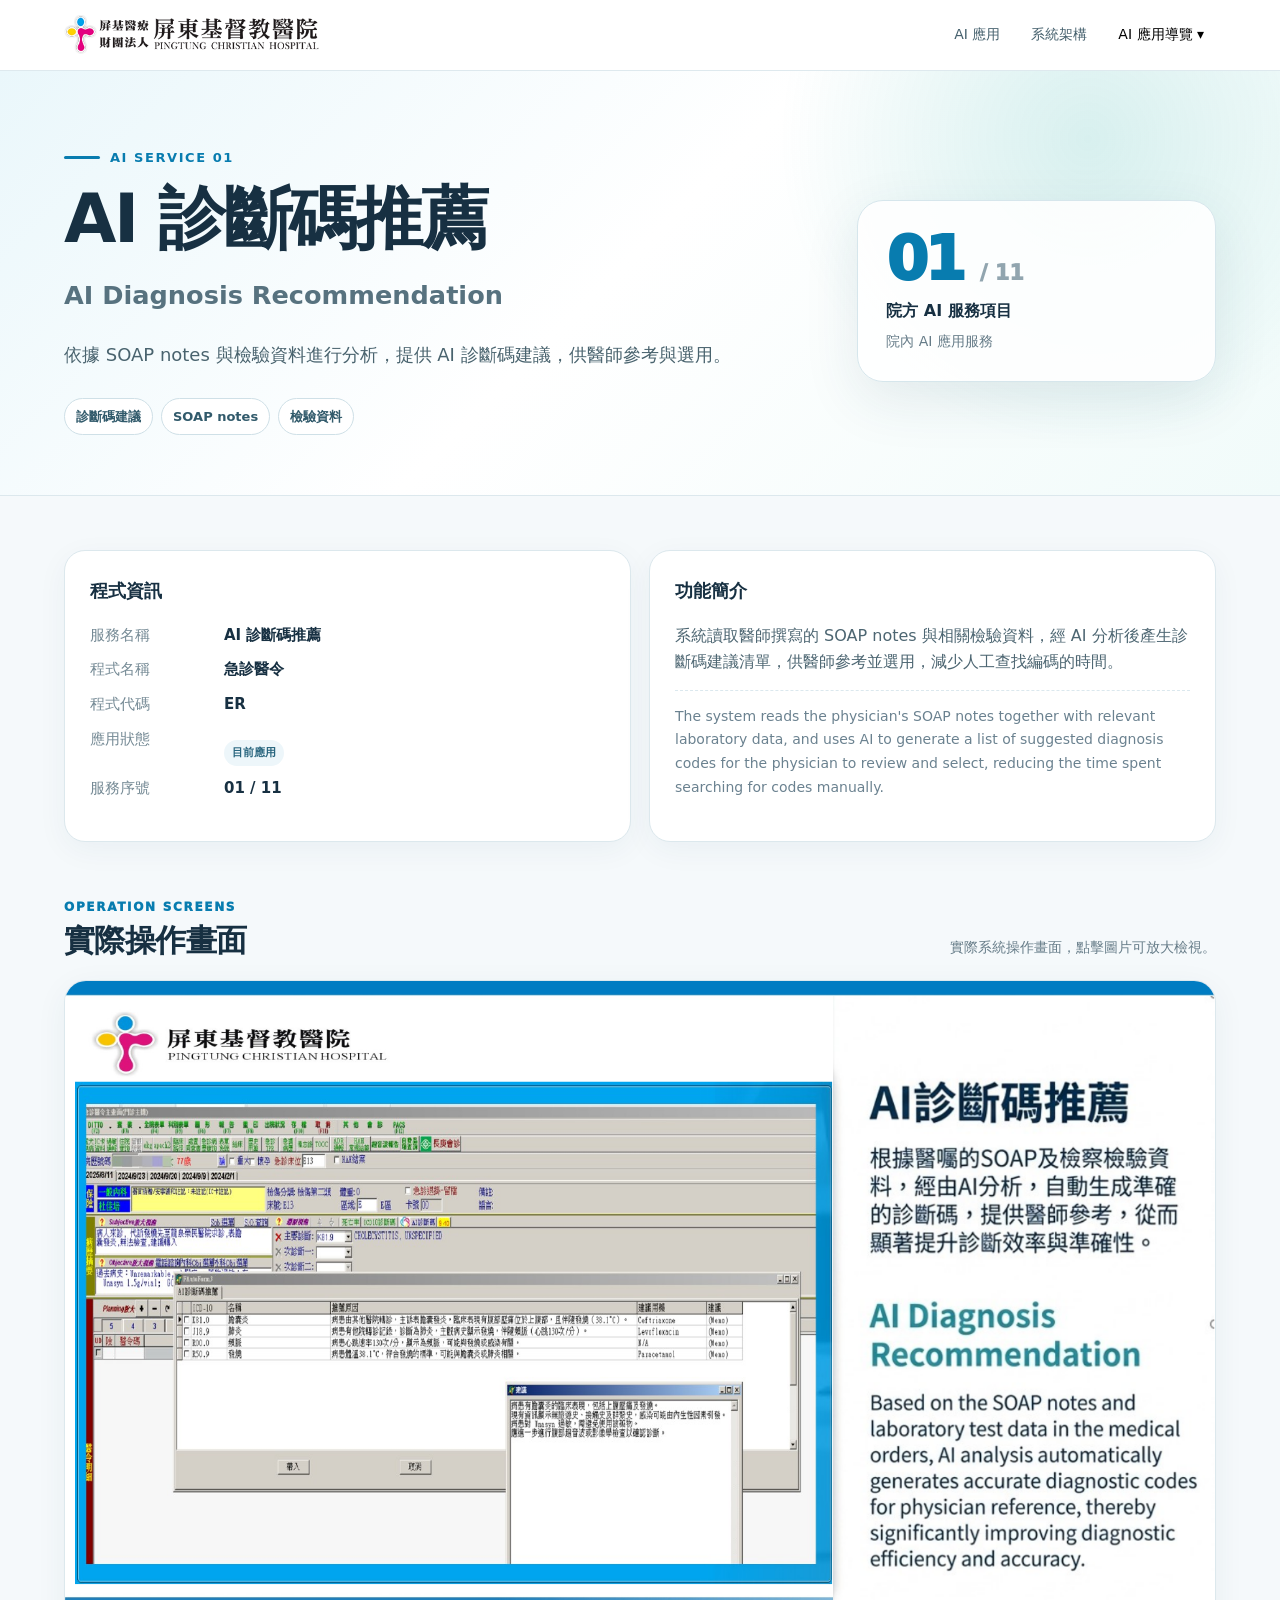
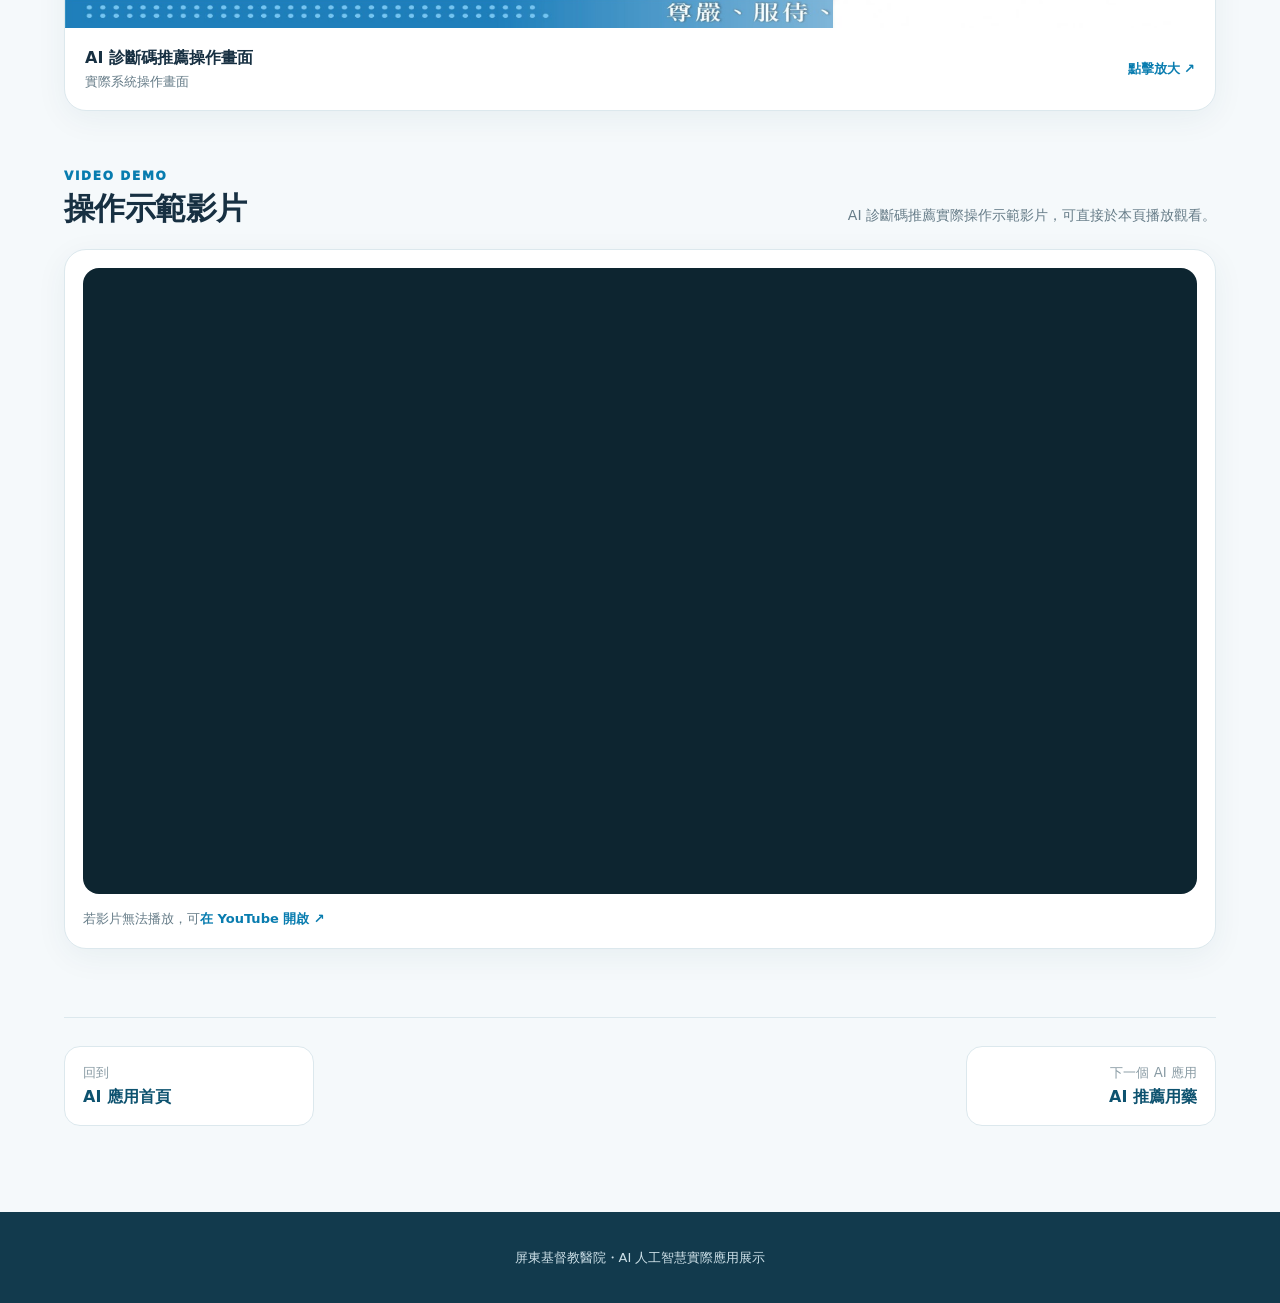
==== commit 105cbba8: "feat: 於五個 AI 應用頁面新增 YouTube 操作示範影片區 在 service-01/02/03/05/06 頁面的操作畫面下方新增影片播放區，可直接於網頁內觀看示範影片。  - 新增 ." ====
--- a/service-01.html
+++ b/service-01.html
@@ -2,5 +2,6 @@
 <section class="hero"><div class="hero-inner"><div><div class="kicker">AI Service 01</div><h1>AI 診斷碼推薦</h1><div class="en">AI Diagnosis Recommendation</div><p class="lead">依據 SOAP notes 與檢驗資料進行分析，提供 AI 診斷碼建議，供醫師參考與選用。</p><div class="badges"><span class="badge">診斷碼建議</span><span class="badge">SOAP notes</span><span class="badge">檢驗資料</span></div></div><aside class="hero-card"><div class="num">01 <span>/ 11</span></div><strong>院方 AI 服務項目</strong><p>院內 AI 應用服務</p></aside></div></section>
 <main><section class="info-grid"><article class="panel"><h2>程式資訊</h2><dl class="meta"><dt>服務名稱</dt><dd>AI 診斷碼推薦</dd><dt>程式名稱</dt><dd>急診醫令</dd><dt>程式代碼</dt><dd>ER</dd><dt>應用狀態</dt><dd><span class="status ">目前應用</span></dd><dt>服務序號</dt><dd>01 / 11</dd></dl></article><article class="panel"><h2>功能簡介</h2><p class="summary">系統讀取醫師撰寫的 SOAP notes 與相關檢驗資料，經 AI 分析後產生診斷碼建議清單，供醫師參考並選用，減少人工查找編碼的時間。</p><p class="summary-en">The system reads the physician's SOAP notes together with relevant laboratory data, and uses AI to generate a list of suggested diagnosis codes for the physician to review and select, reducing the time spent searching for codes manually.</p></article></section>
 <section id="screens" class="section"><div class="section-head"><div><div class="eyebrow">Operation Screens</div><h2 class="section-title">實際操作畫面</h2></div><p class="section-desc">實際系統操作畫面，點擊圖片可放大檢視。</p></div><div class="gallery"><figure class="figure"><button class="zoomable"><img src="assets/img/slide-3.png" alt="AI 診斷碼推薦操作畫面"></button><figcaption><div><div class="caption-title">AI 診斷碼推薦操作畫面</div><div class="caption-sub">實際系統操作畫面</div></div><div class="zoom">點擊放大 ↗</div></figcaption></figure></div></section>
+<section id="video" class="section"><div class="section-head"><div><div class="eyebrow">Video Demo</div><h2 class="section-title">操作示範影片</h2></div><p class="section-desc">AI 診斷碼推薦實際操作示範影片，可直接於本頁播放觀看。</p></div><div class="video-frame"><div class="video-embed"><iframe src="https://www.youtube-nocookie.com/embed/SEVgKGVMVjM?rel=0" title="AI 診斷碼推薦操作示範影片" loading="lazy" allow="accelerometer; autoplay; clipboard-write; encrypted-media; gyroscope; picture-in-picture; web-share" referrerpolicy="strict-origin-when-cross-origin" allowfullscreen></iframe></div><p class="video-note">若影片無法播放，可<a href="https://youtu.be/SEVgKGVMVjM" target="_blank" rel="noopener">在 YouTube 開啟 ↗</a></p></div></section>
 
 <nav class="pager"><a href="index.html"><small>回到</small><strong>AI 應用首頁</strong></a><a href="service-02.html" style="text-align:right"><small>下一個 AI 應用</small><strong>AI 推薦用藥</strong></a></nav></main><footer class="footer">屏東基督教醫院・AI 人工智慧實際應用展示</footer><div class="lightbox" id="lightbox"><button class="close" aria-label="關閉">×</button><img id="lightboxImg" alt="放大畫面"></div><div class="drawer" id="drawer"><div class="drawer-bg"></div><aside class="drawer-panel"><div class="drawer-header"><div><strong>AI 應用項目</strong><div style="color:#78909b;font-size:12px">AI Services</div></div><button id="closeDrawer" style="border:0;background:#edf4f7;border-radius:50%;width:38px;height:38px;cursor:pointer">×</button></div><div class="drawer-list"><a class="drawer-item drawer-home" href="index.html">← 回到首頁</a><a class="drawer-item active" href="service-01.html"><b>01</b>　AI 診斷碼推薦</a><a class="drawer-item" href="service-02.html"><b>02</b>　AI 推薦用藥</a><a class="drawer-item" href="service-03.html"><b>03</b>　AI 生成診斷書</a><a class="drawer-item" href="service-04.html"><b>04</b>　抗生素升降階 AI 輔助決策</a><a class="drawer-item" href="service-05.html"><b>05</b>　AI 輔助第三線抗生素審核程式</a><a class="drawer-item" href="service-06.html"><b>06</b>　官網 AI 客服機器人</a><a class="drawer-item" href="service-07.html"><b>07</b>　AI 優化語音輸入</a><a class="drawer-item" href="service-08.html"><b>08</b>　門診醫令核藥安全快審</a><a class="drawer-item" href="service-09.html"><b>09</b>　AI 護理紀錄</a><a class="drawer-item" href="service-10.html"><b>10</b>　住院 Weekly Summary</a><a class="drawer-item" href="service-11.html"><b>11</b>　ChatPTCH</a></div></aside></div><script src="assets/site.js"></script></body></html>
--- a/assets/styles.css
+++ b/assets/styles.css
@@ -32,3 +32,11 @@
 
 .video-card-live{display:block;min-height:0;padding:18px;background:white;border-style:solid}
 .video-card-live video{display:block;width:100%;max-height:680px;border-radius:14px;background:#0d2530}
+
+.video-frame{background:white;border:1px solid var(--line);border-radius:22px;padding:18px;box-shadow:0 8px 32px rgba(17,67,90,.06)}
+.video-embed{position:relative;width:100%;aspect-ratio:16/9;border-radius:16px;overflow:hidden;background:#0d2530}
+.video-embed iframe{position:absolute;inset:0;width:100%;height:100%;border:0;display:block}
+.video-note{margin:14px 0 0;font-size:13px;color:var(--muted)}
+.video-note a{color:var(--brand);font-weight:850}
+.video-note a:hover{text-decoration:underline}
+@media(max-width:650px){.video-frame{padding:12px}}
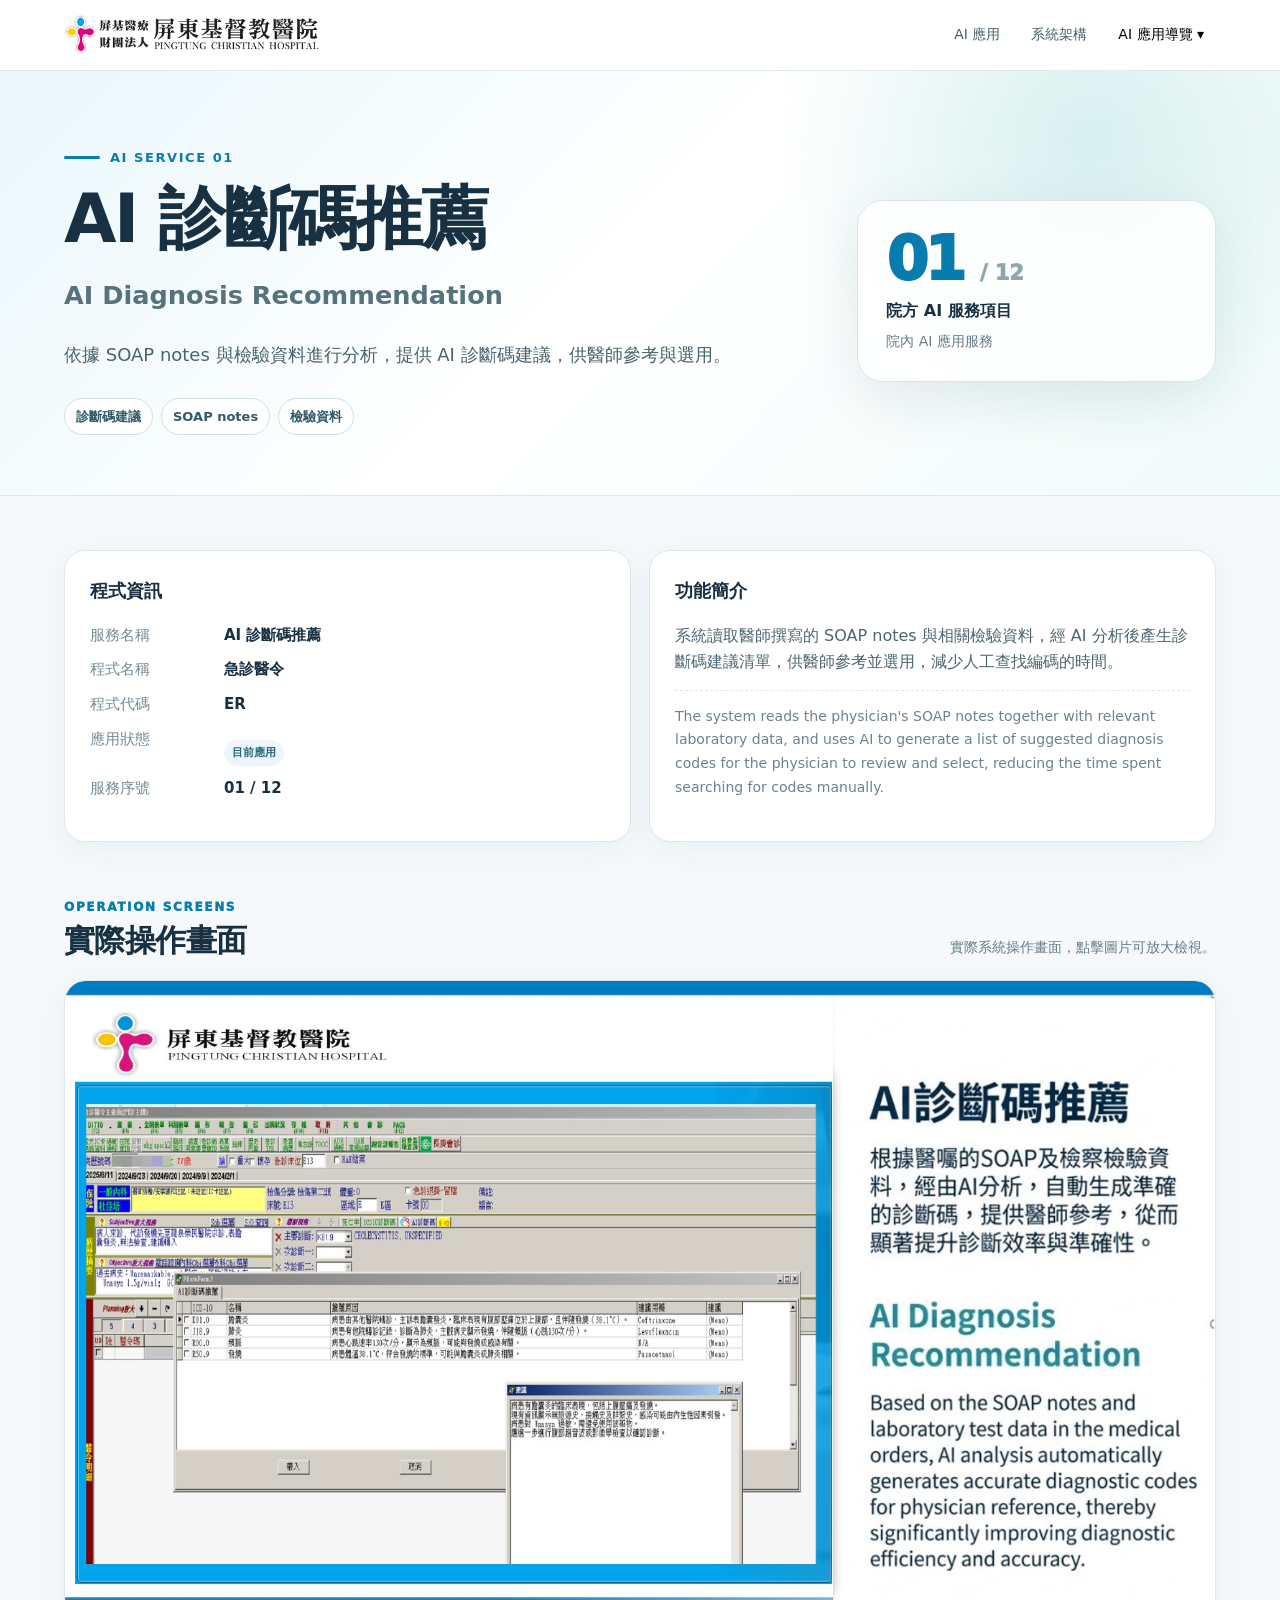
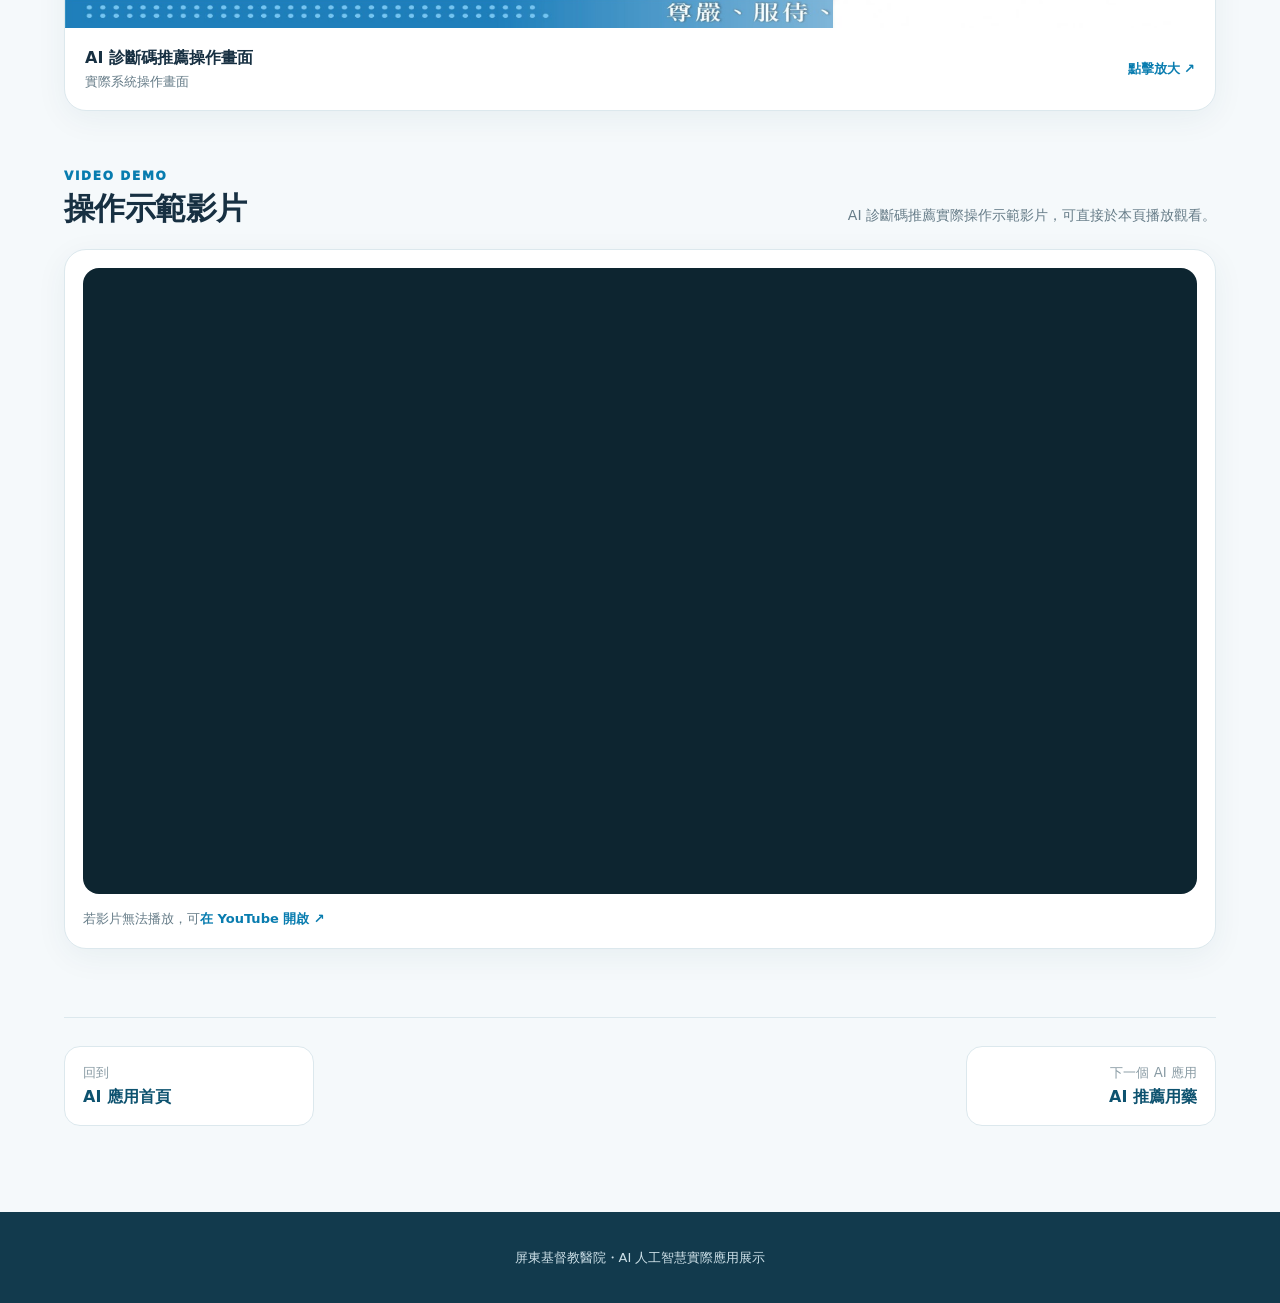
==== commit baca438f: "feat: 新增 Accept Note AI 應用與去識別操作截圖 將 AI 生成 Accept Note 排為第 11 項，ChatPTCH 後移為第 12 項，並同步更新首頁、導覽、序號與前後頁" ====
--- a/service-01.html
+++ b/service-01.html
@@ -1,7 +1,7 @@
-<!doctype html><html lang="zh-Hant"><head><meta charset="utf-8"><meta name="viewport" content="width=device-width,initial-scale=1"><title>AI 診斷碼推薦｜屏東基督教醫院 AI 應用</title><link rel="stylesheet" href="assets/styles.css"></head><body><header class="topbar"><nav class="nav"><a class="brand" href="index.html"><img class="brandlogo" src="assets/img/ptch-logo.png" alt="屏基醫療財團法人屏東基督教醫院 PINGTUNG CHRISTIAN HOSPITAL"></a><div class="navlinks"><a href="index.html#services">AI 應用</a><a href="index.html#architecture">系統架構</a><button id="openDrawer">AI 應用導覽 ▾</button></div></nav></header>
-<section class="hero"><div class="hero-inner"><div><div class="kicker">AI Service 01</div><h1>AI 診斷碼推薦</h1><div class="en">AI Diagnosis Recommendation</div><p class="lead">依據 SOAP notes 與檢驗資料進行分析，提供 AI 診斷碼建議，供醫師參考與選用。</p><div class="badges"><span class="badge">診斷碼建議</span><span class="badge">SOAP notes</span><span class="badge">檢驗資料</span></div></div><aside class="hero-card"><div class="num">01 <span>/ 11</span></div><strong>院方 AI 服務項目</strong><p>院內 AI 應用服務</p></aside></div></section>
-<main><section class="info-grid"><article class="panel"><h2>程式資訊</h2><dl class="meta"><dt>服務名稱</dt><dd>AI 診斷碼推薦</dd><dt>程式名稱</dt><dd>急診醫令</dd><dt>程式代碼</dt><dd>ER</dd><dt>應用狀態</dt><dd><span class="status ">目前應用</span></dd><dt>服務序號</dt><dd>01 / 11</dd></dl></article><article class="panel"><h2>功能簡介</h2><p class="summary">系統讀取醫師撰寫的 SOAP notes 與相關檢驗資料，經 AI 分析後產生診斷碼建議清單，供醫師參考並選用，減少人工查找編碼的時間。</p><p class="summary-en">The system reads the physician's SOAP notes together with relevant laboratory data, and uses AI to generate a list of suggested diagnosis codes for the physician to review and select, reducing the time spent searching for codes manually.</p></article></section>
+<!doctype html><html lang="zh-Hant"><head><meta charset="utf-8"><meta name="viewport" content="width=device-width,initial-scale=1"><title>AI 診斷碼推薦｜屏東基督教醫院 AI 應用</title><link rel="stylesheet" href="assets/styles.css?v=2"></head><body><header class="topbar"><nav class="nav"><a class="brand" href="index.html"><img class="brandlogo" src="assets/img/ptch-logo.png" alt="屏基醫療財團法人屏東基督教醫院 PINGTUNG CHRISTIAN HOSPITAL"></a><div class="navlinks"><a href="index.html#services">AI 應用</a><a href="index.html#architecture">系統架構</a><button id="openDrawer">AI 應用導覽 ▾</button></div></nav></header>
+<section class="hero"><div class="hero-inner"><div><div class="kicker">AI Service 01</div><h1>AI 診斷碼推薦</h1><div class="en">AI Diagnosis Recommendation</div><p class="lead">依據 SOAP notes 與檢驗資料進行分析，提供 AI 診斷碼建議，供醫師參考與選用。</p><div class="badges"><span class="badge">診斷碼建議</span><span class="badge">SOAP notes</span><span class="badge">檢驗資料</span></div></div><aside class="hero-card"><div class="num">01 <span>/ 12</span></div><strong>院方 AI 服務項目</strong><p>院內 AI 應用服務</p></aside></div></section>
+<main><section class="info-grid"><article class="panel"><h2>程式資訊</h2><dl class="meta"><dt>服務名稱</dt><dd>AI 診斷碼推薦</dd><dt>程式名稱</dt><dd>急診醫令</dd><dt>程式代碼</dt><dd>ER</dd><dt>應用狀態</dt><dd><span class="status ">目前應用</span></dd><dt>服務序號</dt><dd>01 / 12</dd></dl></article><article class="panel"><h2>功能簡介</h2><p class="summary">系統讀取醫師撰寫的 SOAP notes 與相關檢驗資料，經 AI 分析後產生診斷碼建議清單，供醫師參考並選用，減少人工查找編碼的時間。</p><p class="summary-en">The system reads the physician's SOAP notes together with relevant laboratory data, and uses AI to generate a list of suggested diagnosis codes for the physician to review and select, reducing the time spent searching for codes manually.</p></article></section>
 <section id="screens" class="section"><div class="section-head"><div><div class="eyebrow">Operation Screens</div><h2 class="section-title">實際操作畫面</h2></div><p class="section-desc">實際系統操作畫面，點擊圖片可放大檢視。</p></div><div class="gallery"><figure class="figure"><button class="zoomable"><img src="assets/img/slide-3.png" alt="AI 診斷碼推薦操作畫面"></button><figcaption><div><div class="caption-title">AI 診斷碼推薦操作畫面</div><div class="caption-sub">實際系統操作畫面</div></div><div class="zoom">點擊放大 ↗</div></figcaption></figure></div></section>
 <section id="video" class="section"><div class="section-head"><div><div class="eyebrow">Video Demo</div><h2 class="section-title">操作示範影片</h2></div><p class="section-desc">AI 診斷碼推薦實際操作示範影片，可直接於本頁播放觀看。</p></div><div class="video-frame"><div class="video-embed"><iframe src="https://www.youtube-nocookie.com/embed/SEVgKGVMVjM?rel=0" title="AI 診斷碼推薦操作示範影片" loading="lazy" allow="accelerometer; autoplay; clipboard-write; encrypted-media; gyroscope; picture-in-picture; web-share" referrerpolicy="strict-origin-when-cross-origin" allowfullscreen></iframe></div><p class="video-note">若影片無法播放，可<a href="https://youtu.be/SEVgKGVMVjM" target="_blank" rel="noopener">在 YouTube 開啟 ↗</a></p></div></section>
 
-<nav class="pager"><a href="index.html"><small>回到</small><strong>AI 應用首頁</strong></a><a href="service-02.html" style="text-align:right"><small>下一個 AI 應用</small><strong>AI 推薦用藥</strong></a></nav></main><footer class="footer">屏東基督教醫院・AI 人工智慧實際應用展示</footer><div class="lightbox" id="lightbox"><button class="close" aria-label="關閉">×</button><img id="lightboxImg" alt="放大畫面"></div><div class="drawer" id="drawer"><div class="drawer-bg"></div><aside class="drawer-panel"><div class="drawer-header"><div><strong>AI 應用項目</strong><div style="color:#78909b;font-size:12px">AI Services</div></div><button id="closeDrawer" style="border:0;background:#edf4f7;border-radius:50%;width:38px;height:38px;cursor:pointer">×</button></div><div class="drawer-list"><a class="drawer-item drawer-home" href="index.html">← 回到首頁</a><a class="drawer-item active" href="service-01.html"><b>01</b>　AI 診斷碼推薦</a><a class="drawer-item" href="service-02.html"><b>02</b>　AI 推薦用藥</a><a class="drawer-item" href="service-03.html"><b>03</b>　AI 生成診斷書</a><a class="drawer-item" href="service-04.html"><b>04</b>　抗生素升降階 AI 輔助決策</a><a class="drawer-item" href="service-05.html"><b>05</b>　AI 輔助第三線抗生素審核程式</a><a class="drawer-item" href="service-06.html"><b>06</b>　官網 AI 客服機器人</a><a class="drawer-item" href="service-07.html"><b>07</b>　AI 優化語音輸入</a><a class="drawer-item" href="service-08.html"><b>08</b>　門診醫令核藥安全快審</a><a class="drawer-item" href="service-09.html"><b>09</b>　AI 護理紀錄</a><a class="drawer-item" href="service-10.html"><b>10</b>　住院 Weekly Summary</a><a class="drawer-item" href="service-11.html"><b>11</b>　ChatPTCH</a></div></aside></div><script src="assets/site.js"></script></body></html>+<nav class="pager"><a href="index.html"><small>回到</small><strong>AI 應用首頁</strong></a><a href="service-02.html" style="text-align:right"><small>下一個 AI 應用</small><strong>AI 推薦用藥</strong></a></nav></main><footer class="footer">屏東基督教醫院・AI 人工智慧實際應用展示</footer><div class="lightbox" id="lightbox"><button class="close" aria-label="關閉">×</button><img id="lightboxImg" alt="放大畫面"></div><div class="drawer" id="drawer"><div class="drawer-bg"></div><aside class="drawer-panel"><div class="drawer-header"><div><strong>AI 應用項目</strong><div style="color:#78909b;font-size:12px">AI Services</div></div><button id="closeDrawer" style="border:0;background:#edf4f7;border-radius:50%;width:38px;height:38px;cursor:pointer">×</button></div><div class="drawer-list"><a class="drawer-item drawer-home" href="index.html">← 回到首頁</a><a class="drawer-item active" href="service-01.html"><b>01</b>　AI 診斷碼推薦</a><a class="drawer-item" href="service-02.html"><b>02</b>　AI 推薦用藥</a><a class="drawer-item" href="service-03.html"><b>03</b>　AI 生成診斷書</a><a class="drawer-item" href="service-04.html"><b>04</b>　抗生素升降階 AI 輔助決策</a><a class="drawer-item" href="service-05.html"><b>05</b>　AI 輔助第三線抗生素審核程式</a><a class="drawer-item" href="service-06.html"><b>06</b>　官網 AI 客服機器人</a><a class="drawer-item" href="service-07.html"><b>07</b>　AI 優化語音輸入</a><a class="drawer-item" href="service-08.html"><b>08</b>　門診醫令核藥安全快審</a><a class="drawer-item" href="service-09.html"><b>09</b>　AI 護理紀錄</a><a class="drawer-item" href="service-10.html"><b>10</b>　住院 Weekly Summary</a><a class="drawer-item" href="service-11.html"><b>11</b>　AI 生成 Accept Note</a><a class="drawer-item" href="service-12.html"><b>12</b>　ChatPTCH</a></div></aside></div><script src="assets/site.js"></script></body></html>
--- a/assets/styles.css
+++ b/assets/styles.css
@@ -34,8 +34,8 @@
 .video-card-live video{display:block;width:100%;max-height:680px;border-radius:14px;background:#0d2530}
 
 .video-frame{background:white;border:1px solid var(--line);border-radius:22px;padding:18px;box-shadow:0 8px 32px rgba(17,67,90,.06)}
-.video-embed{position:relative;width:100%;aspect-ratio:16/9;border-radius:16px;overflow:hidden;background:#0d2530}
-.video-embed iframe{position:absolute;inset:0;width:100%;height:100%;border:0;display:block}
+.video-embed{position:relative;width:100%;height:0;padding-bottom:56.25%;border-radius:16px;overflow:hidden;background:#0d2530}
+.video-embed iframe{position:absolute;top:0;left:0;width:100%;height:100%;border:0;display:block}
 .video-note{margin:14px 0 0;font-size:13px;color:var(--muted)}
 .video-note a{color:var(--brand);font-weight:850}
 .video-note a:hover{text-decoration:underline}
